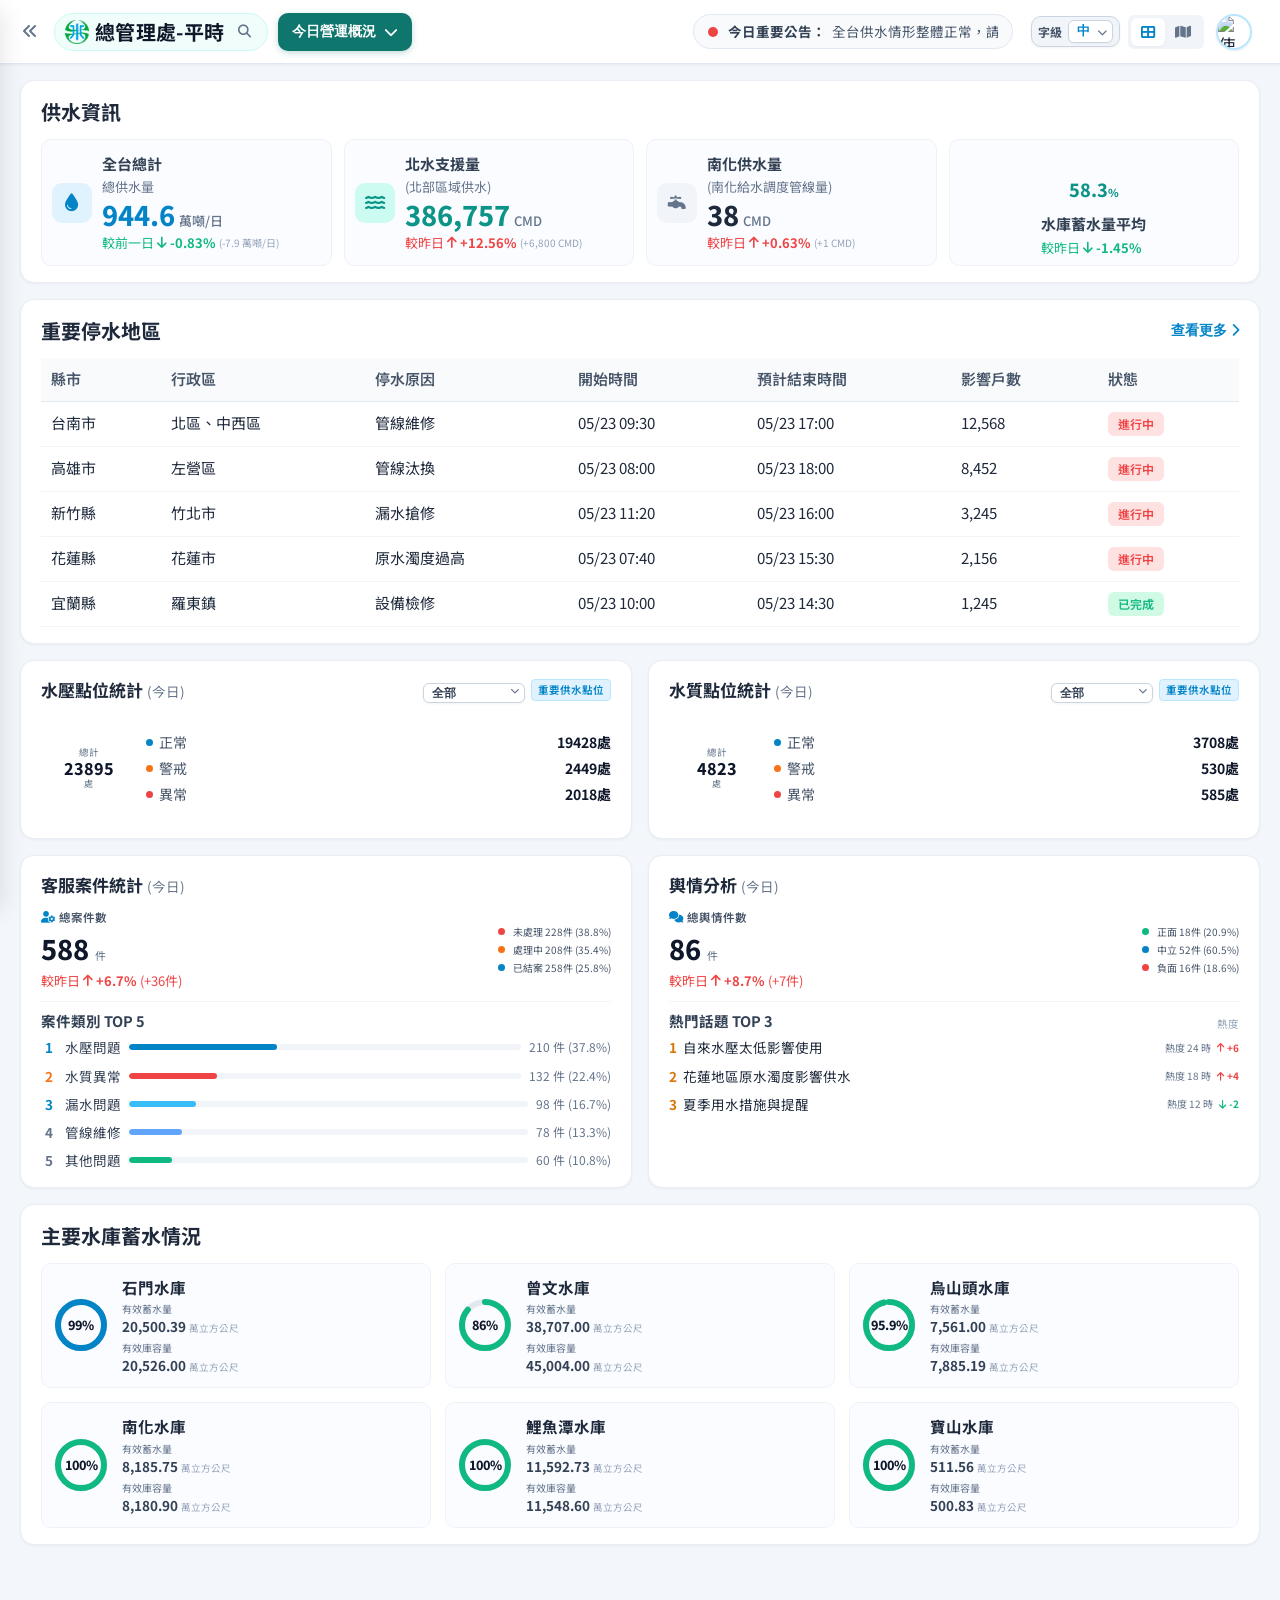
==== index.html @ f6acbb18 "Fix: 加寬圖例框寬度（全版 220px、窄版 175px）並加入 white-space: nowrap 保護，徹底解決「蓄水量百分比圖例」與各圖例文字折行問題" ====
<!DOCTYPE html>
<html lang="zh-TW">
<head>
  <meta charset="UTF-8">
  <meta name="viewport" content="width=device-width, initial-scale=1.0">
  <title>智慧水網 - 總管理處營運資訊儀表板</title>
  <!-- Google Fonts & Font Awesome CDN -->
  <link rel="preconnect" href="https://fonts.googleapis.com">
  <link rel="preconnect" href="https://fonts.gstatic.com" crossorigin>
  <link href="https://fonts.googleapis.com/css2?family=Noto+Sans+TC:wght@400;500;700;900&display=swap" rel="stylesheet">
  <link rel="stylesheet" href="https://cdnjs.cloudflare.com/ajax/libs/font-awesome/6.4.0/css/all.min.css">
  <!-- Chart.js CDN -->
  <script src="https://cdn.jsdelivr.net/npm/chart.js"></script>
  <!-- 基礎共用與專屬樣式表 -->
  <link rel="stylesheet" href="css/common.css?v=1788253777">
  <link rel="stylesheet" href="css/dashboard.css?v=1788253777">
</head>
<body class="layout-dashboard font-md">

  <!-- ========================================================================= -->
  <!-- 側邊欄抽屜 (Sidebar Drawer) -->
  <!-- ========================================================================= -->
  <aside id="sidebarDrawer" class="sidebar-drawer" aria-label="系統導航">
    <div class="sidebar-header">
      <div class="logo-box">
        <img src="logo/Taiwan_Water_Corporation_Seal.svg.webp" alt="台水標誌" class="sidebar-logo-img">
        <span>應變事件情資</span>
      </div>
      <button id="closeSidebarBtn" class="btn-icon" title="關閉選單">
        <i class="fa-solid fa-xmark"></i>
      </button>
    </div>
    <nav class="sidebar-menu">
      <a href="index.html" class="menu-item active">
        <i class="fa-solid fa-triangle-exclamation"></i>
        <span>災情事件彙總</span>
      </a>
      <a href="#" class="menu-item">
        <i class="fa-solid fa-hurricane"></i>
        <span>颱風路徑動態圖</span>
      </a>
      <a href="#" class="menu-item">
        <i class="fa-solid fa-cloud-showers-heavy"></i>
        <span>雨量資訊</span>
      </a>
      <a href="#" class="menu-item">
        <i class="fa-solid fa-house-flood-water"></i>
        <span>海水警戒</span>
      </a>
      <a href="#" class="menu-item">
        <i class="fa-solid fa-cloud-bolt"></i>
        <span>降雨預報</span>
      </a>
      <a href="#" class="menu-item">
        <i class="fa-solid fa-hill-rockslide"></i>
        <span>土石流警戒</span>
      </a>
      
      <!-- 外部情資 (點擊展開下拉子選單) -->
      <div class="sidebar-dropdown">
        <button type="button" class="menu-item dropdown-toggle" id="sidebarExternalToggle" aria-expanded="false">
          <i class="fa-solid fa-globe"></i>
          <span>外部情資</span>
          <i class="fa-solid fa-caret-down dropdown-arrow"></i>
        </button>
        <div class="sidebar-submenu" id="sidebarExternalSubmenu">
          <a href="#" class="submenu-item"><i class="fa-solid fa-cloud-sun"></i> <span>氣象署氣象情資</span></a>
          <a href="#" class="submenu-item"><i class="fa-solid fa-bell"></i> <span>NCDR 災防情資</span></a>
          <a href="#" class="submenu-item"><i class="fa-solid fa-water"></i> <span>水利署水情資訊</span></a>
          <a href="#" class="submenu-item"><i class="fa-solid fa-bolt"></i> <span>台電電力狀況</span></a>
          <a href="#" class="submenu-item"><i class="fa-solid fa-road"></i> <span>公路局災阻情資</span></a>
        </div>
      </div>
    </nav>
  </aside>
  <div id="sidebarOverlay" class="sidebar-overlay"></div>

  <!-- ========================================================================= -->
  <!-- 主版面容器 (App Layout) -->
  <!-- ========================================================================= -->
  <div class="app-layout">
    
    <!-- 頂部導航列 (Header) -->
    <header class="main-header">
      <div class="header-left">
        <!-- 側邊欄展開切換鈕 -->
        <button id="openSidebarBtn" class="btn-icon header-toggle-btn" title="展開選單">
          <i class="fa-solid fa-angles-left"></i>
        </button>
        <!-- 機關單位 Logo 與標題 -->
        <div class="brand-title">
          <div class="brand-logo">
            <img src="logo/Taiwan_Water_Corporation_Seal.svg.webp" alt="台灣自來水公司標誌" class="brand-logo-img">
          </div>
          <span class="title-text" id="headerTitleText">總管理處-平時</span>
          <button id="globalSearchBtn" class="btn-icon search-trigger-btn" title="選擇應變事件">
            <i class="fa-solid fa-magnifying-glass"></i>
          </button>
        </div>

        <!-- 頂部主模組切換下拉選單 -->
        <div class="dropdown-wrapper">
          <button id="viewDropdownBtn" class="dropdown-btn primary-dropdown">
            <span id="currentViewText">今日營運概況</span>
            <i class="fa-solid fa-chevron-down"></i>
          </button>
          
          <!-- 選單容器 -->
          <div id="viewDropdownMenu" class="cascading-menu-wrapper">
            <ul class="cascading-menu-level1">
              <!-- 1. 今日營運概況 (首頁入口，當前啟用) -->
              <li class="menu-direct-item active" data-title="今日營運概況" onclick="location.href='index.html'">
                <span>今日營運概況</span>
              </li>

              <!-- 2. 供水營運概況 (保留子選單) -->
              <li class="menu-parent-item" data-parent="water-supply">
                <span>供水營運概況</span>
                <i class="fa-solid fa-caret-right"></i>
                
                <!-- 第二層：供水營運概況 子項目 -->
                <ul class="cascading-menu-level2">
                  <li class="menu-sub-item" onclick="location.href='supply-overview.html'">
                    <span class="sub-text">全台供水狀況總覽</span>
                    <i class="fa-regular fa-circle radio-icon"></i>
                  </li>
                  <li class="menu-sub-item" onclick="location.href='supply-overview.html#tab-dispatch'">
                    <span class="sub-text">跨區水源調度</span>
                    <i class="fa-regular fa-circle radio-icon"></i>
                  </li>
                  <li class="menu-sub-item" onclick="location.href='supply-overview.html#tab-reservoir'">
                    <span class="sub-text">水庫蓄水量</span>
                    <i class="fa-regular fa-circle radio-icon"></i>
                  </li>
                </ul>
              </li>

              <!-- 3. 客服進線狀況 (單一功能，點擊跳轉至客服進線分析) -->
              <li class="menu-direct-item" data-title="客服進線狀況" onclick="location.href='customer-service.html'">
                <span>客服進線狀況</span>
              </li>

              <!-- 4. 事件應變情資 (單一功能，無子選單) -->
              <li class="menu-direct-item" data-title="事件應變情資">
                <span>事件應變情資</span>
              </li>

              <!-- 5. 綜合案件分析 (單一功能，點擊跳轉至綜合案件分析) -->
              <li class="menu-direct-item" data-title="綜合案件分析" onclick="location.href='case-analysis.html'">
                <span>綜合案件分析</span>
              </li>
            </ul>
          </div>
        </div>
      </div>

      <!-- 中央公告跑馬燈 -->
      <div class="header-center">
        <div class="alert-badge">
          <span class="pulse-dot"></span>
        </div>
        <div class="announcement-content">
          <span class="announcement-label">今日重要公告：</span>
          <span class="announcement-text" id="announcementTicker">全台供水情形整體正常，請持續留意最新供水與氣象資訊。</span>
        </div>
      </div>

      <!-- 右側使用者與工具欄 (含字級調整功能) -->
      <div class="header-right">
        
        <!-- 字級調整控制器 (預設為中字級，支援寬版按鈕與 RWD 下拉式選取) -->
        <div class="font-size-controller" title="調整全站字級大小">
          <span class="fs-label">字級</span>
          <div class="fs-options">
            <button type="button" class="fs-btn" data-size="sm">小</button>
            <button type="button" class="fs-btn active" data-size="md">中</button>
            <button type="button" class="fs-btn" data-size="lg">大</button>
          </div>
          <div class="fs-select-wrap">
            <select id="fontSizeSelect" class="fs-select" aria-label="選擇字級大小">
              <option value="sm">小</option>
              <option value="md" selected>中</option>
              <option value="lg">大</option>
            </select>
            <i class="fa-solid fa-chevron-down fs-select-arrow"></i>
          </div>
        </div>

        <!-- 視圖切換快捷按鈕 -->
        <div class="view-switch-group">
          <button id="toggleDashboardView" class="btn-toggle active" title="切換至儀表板視圖">
            <i class="fa-solid fa-table-cells-large"></i>
          </button>
          <button id="toggleMapView" class="btn-toggle" title="切換至 GIS 空間圖台" onclick="location.href='supply-overview.html'">
            <i class="fa-solid fa-map"></i>
          </button>
        </div>

        <!-- 使用者資訊 (點擊展開登入浮動視窗) -->
        <div class="user-profile" id="userProfileBtn" title="點擊登入緊急應變戰情儀表板" role="button" tabindex="0">
          <div class="user-meta">
            <span class="user-role" id="headerUserRole">一般使用者</span>
            <span class="system-time" id="systemClock">2025/05/23 14:48</span>
          </div>
          <div class="avatar-box" id="userAvatarBtn">
            <img src="https://images.unsplash.com/photo-1534528741775-53994a69daeb?w=100&auto=format&fit=crop&q=80" alt="使用者頭像">
          </div>
        </div>
      </div>
    </header>

    <!-- ========================================================================= -->
    <!-- 主要內容區 (Dashboard View) -->
    <!-- ========================================================================= -->
    <main id="mainDashboardView" class="dashboard-container">
      
      <!-- 上半部：左欄 (供水 KPI + 停水表格) / 右欄 (水壓、水質、客服、輿情) 各佔 50% 對稱 -->
      <div class="dashboard-top-grid">
        
        <!-- 左側主監控區 (50%) -->
        <section class="left-main-column">
          
          <!-- 1. 供水資訊卡片 (KPI Block) -->
          <div class="card kpi-card">
            <div class="card-header-clean">
              <h2 class="card-title">供水資訊</h2>
            </div>
            <div class="kpi-grid">
              <!-- KPI 1: 全台總計 -->
              <div class="kpi-item">
                <div class="kpi-icon-wrap water-blue">
                  <i class="fa-solid fa-droplet"></i>
                </div>
                <div class="kpi-body">
                  <div class="kpi-label">全台總計</div>
                  <div class="kpi-sublabel">總供水量</div>
                  <div class="kpi-value-row">
                    <span class="kpi-number text-primary">944.6</span>
                    <span class="kpi-unit">萬噸/日</span>
                  </div>
                  <div class="kpi-trend trend-down">
                    <span>較前一日</span>
                    <i class="fa-solid fa-arrow-down"></i>
                    <strong>-0.83%</strong>
                    <span class="trend-delta">(-7.9 萬噸/日)</span>
                  </div>
                </div>
              </div>

              <!-- KPI 2: 北水支援量 -->
              <div class="kpi-item">
                <div class="kpi-icon-wrap water-teal">
                  <i class="fa-solid fa-water"></i>
                </div>
                <div class="kpi-body">
                  <div class="kpi-label">北水支援量</div>
                  <div class="kpi-sublabel">(北部區域供水)</div>
                  <div class="kpi-value-row">
                    <span class="kpi-number text-teal">386,757</span>
                    <span class="kpi-unit">CMD</span>
                  </div>
                  <div class="kpi-trend trend-up">
                    <span>較昨日</span>
                    <i class="fa-solid fa-arrow-up"></i>
                    <strong>+12.56%</strong>
                    <span class="trend-delta">(+6,800 CMD)</span>
                  </div>
                </div>
              </div>

              <!-- KPI 3: 南化供水量 -->
              <div class="kpi-item">
                <div class="kpi-icon-wrap water-gray">
                  <i class="fa-solid fa-faucet"></i>
                </div>
                <div class="kpi-body">
                  <div class="kpi-label">南化供水量</div>
                  <div class="kpi-sublabel">(南化給水調度管線量)</div>
                  <div class="kpi-value-row">
                    <span class="kpi-number text-dark">38</span>
                    <span class="kpi-unit">CMD</span>
                  </div>
                  <div class="kpi-trend trend-up-red">
                    <span>較昨日</span>
                    <i class="fa-solid fa-arrow-up"></i>
                    <strong>+0.63%</strong>
                    <span class="trend-delta">(+1 CMD)</span>
                  </div>
                </div>
              </div>

              <!-- KPI 4: 水庫蓄水量平均 (半環錶 Gauge) -->
              <div class="kpi-item gauge-item">
                <div class="gauge-chart-container">
                  <canvas id="reservoirGaugeChart" width="100" height="55"></canvas>
                  <div class="gauge-center-val">
                    <span class="gauge-num">58.3</span>
                    <span class="gauge-pct">%</span>
                  </div>
                </div>
                <div class="kpi-body text-center">
                  <div class="kpi-label">水庫蓄水量平均</div>
                  <div class="kpi-trend trend-down">
                    <span>較昨日</span>
                    <i class="fa-solid fa-arrow-down"></i>
                    <strong>-1.45%</strong>
                  </div>
                </div>
              </div>
            </div>
          </div>

          <!-- 2. 重要停水地區表格卡片 (Table Block) -->
          <div class="card table-card">
            <div class="card-header-bar">
              <h2 class="card-title">重要停水地區</h2>
              <button id="viewMoreOutageBtn" class="link-btn">
                查看更多 <i class="fa-solid fa-chevron-right"></i>
              </button>
            </div>
            <div class="table-responsive">
              <table class="custom-table" id="outageTable">
                <thead>
                  <tr>
                    <th>縣市</th>
                    <th>行政區</th>
                    <th>停水原因</th>
                    <th>開始時間</th>
                    <th>預計結束時間</th>
                    <th>影響戶數</th>
                    <th>狀態</th>
                  </tr>
                </thead>
                <tbody id="outageTableBody">
                  <tr>
                    <td>台南市</td>
                    <td>北區、中西區</td>
                    <td>管線維修</td>
                    <td>05/23 09:30</td>
                    <td>05/23 17:00</td>
                    <td>12,568</td>
                    <td><span class="status-badge badge-danger">進行中</span></td>
                  </tr>
                  <tr>
                    <td>高雄市</td>
                    <td>左營區</td>
                    <td>管線汰換</td>
                    <td>05/23 08:00</td>
                    <td>05/23 18:00</td>
                    <td>8,452</td>
                    <td><span class="status-badge badge-danger">進行中</span></td>
                  </tr>
                  <tr>
                    <td>新竹縣</td>
                    <td>竹北市</td>
                    <td>漏水搶修</td>
                    <td>05/23 11:20</td>
                    <td>05/23 16:00</td>
                    <td>3,245</td>
                    <td><span class="status-badge badge-danger">進行中</span></td>
                  </tr>
                  <tr>
                    <td>花蓮縣</td>
                    <td>花蓮市</td>
                    <td>原水濁度過高</td>
                    <td>05/23 07:40</td>
                    <td>05/23 15:30</td>
                    <td>2,156</td>
                    <td><span class="status-badge badge-danger">進行中</span></td>
                  </tr>
                  <tr>
                    <td>宜蘭縣</td>
                    <td>羅東鎮</td>
                    <td>設備檢修</td>
                    <td>05/23 10:00</td>
                    <td>05/23 14:30</td>
                    <td>1,245</td>
                    <td><span class="status-badge badge-success">已完成</span></td>
                  </tr>
                </tbody>
              </table>
            </div>
          </div>
        </section>

        <!-- 右側 2x2 統計監控區 (50%) -->
        <section class="right-stats-column">
          
          <!-- 統計 1: 水壓點位統計 -->
          <div class="card stat-card">
            <div class="card-header-bar">
              <h3 class="stat-card-title">水壓點位統計 <span class="sub-date">(今日)</span></h3>
              <div class="spot-filter-wrapper">
                <div class="select-box-styled">
                  <select class="mini-select" id="pressureFilterSelect">
                    <option value="all">全部</option>
                    <option value="key-spots">重要供水點位</option>
                    <option value="north">北部區</option>
                    <option value="central">中部區</option>
                    <option value="south">南部區</option>
                    <option value="east">東部區</option>
                  </select>
                  <i class="fa-solid fa-chevron-down select-arrow"></i>
                </div>
                <div class="quick-chip-label" id="pressureChipLabel">重要供水點位</div>
              </div>
            </div>
            <div class="donut-stat-row">
              <div class="donut-chart-box">
                <canvas id="pressureDonutChart"></canvas>
                <div class="donut-center-text">
                  <div class="donut-title">總計</div>
                  <div class="donut-total" id="pressureTotalVal">23895</div>
                  <div class="donut-unit">處</div>
                </div>
              </div>
              <div class="donut-legend-box">
                <div class="legend-row">
                  <span class="legend-dot dot-blue"></span>
                  <span class="legend-name">正常</span>
                  <span class="legend-val">19428處</span>
                </div>
                <div class="legend-row">
                  <span class="legend-dot dot-orange"></span>
                  <span class="legend-name">警戒</span>
                  <span class="legend-val">2449處</span>
                </div>
                <div class="legend-row">
                  <span class="legend-dot dot-red"></span>
                  <span class="legend-name">異常</span>
                  <span class="legend-val">2018處</span>
                </div>
              </div>
            </div>
          </div>

          <!-- 統計 2: 水質點位統計 -->
          <div class="card stat-card">
            <div class="card-header-bar">
              <h3 class="stat-card-title">水質點位統計 <span class="sub-date">(今日)</span></h3>
              <div class="spot-filter-wrapper">
                <div class="select-box-styled">
                  <select class="mini-select" id="waterQualityFilterSelect">
                    <option value="all">全部</option>
                    <option value="key-spots">重要供水點位</option>
                    <option value="north">北部區</option>
                    <option value="central">中部區</option>
                    <option value="south">南部區</option>
                    <option value="east">東部區</option>
                  </select>
                  <i class="fa-solid fa-chevron-down select-arrow"></i>
                </div>
                <div class="quick-chip-label" id="qualityChipLabel">重要供水點位</div>
              </div>
            </div>
            <div class="donut-stat-row">
              <div class="donut-chart-box">
                <canvas id="waterQualityDonutChart"></canvas>
                <div class="donut-center-text">
                  <div class="donut-title">總計</div>
                  <div class="donut-total" id="qualityTotalVal">4823</div>
                  <div class="donut-unit">處</div>
                </div>
              </div>
              <div class="donut-legend-box">
                <div class="legend-row">
                  <span class="legend-dot dot-blue"></span>
                  <span class="legend-name">正常</span>
                  <span class="legend-val">3708處</span>
                </div>
                <div class="legend-row">
                  <span class="legend-dot dot-orange"></span>
                  <span class="legend-name">警戒</span>
                  <span class="legend-val">530處</span>
                </div>
                <div class="legend-row">
                  <span class="legend-dot dot-red"></span>
                  <span class="legend-name">異常</span>
                  <span class="legend-val">585處</span>
                </div>
              </div>
            </div>
          </div>

          <!-- 統計 3: 客服案件統計 -->
          <div class="card stat-card customer-card">
            <div class="card-header-bar">
              <h3 class="stat-card-title">客服案件統計 <span class="sub-date">(今日)</span></h3>
            </div>
            <div class="customer-top-row">
              <div class="customer-stat-left">
                <div class="icon-label-row">
                  <i class="fa-solid fa-user-gear text-primary"></i>
                  <span>總案件數</span>
                </div>
                <div class="big-stat-val">
                  <span class="num">588</span>
                  <span class="unit">件</span>
                </div>
                <div class="kpi-trend trend-up-red">
                  <span>較昨日</span>
                  <i class="fa-solid fa-arrow-up"></i>
                  <strong>+6.7%</strong>
                  <span>(+36件)</span>
                </div>
              </div>

              <div class="customer-donut-box">
                <canvas id="customerCaseDonutChart"></canvas>
              </div>

              <div class="customer-case-legend">
                <div class="case-legend-item">
                  <span class="legend-dot dot-red"></span>
                  <span>未處理 228件 (38.8%)</span>
                </div>
                <div class="case-legend-item">
                  <span class="legend-dot dot-orange"></span>
                  <span>處理中 208件 (35.4%)</span>
                </div>
                <div class="case-legend-item">
                  <span class="legend-dot dot-blue"></span>
                  <span>已結案 258件 (25.8%)</span>
                </div>
              </div>
            </div>

            <!-- 案件類別 TOP 5 -->
            <div class="sub-section-divider"></div>
            <div class="top-list-block">
              <div class="list-block-title">案件類別 TOP 5</div>
              <div class="bar-progress-list">
                <div class="bar-item">
                  <span class="bar-rank rank-1">1</span>
                  <span class="bar-name">水壓問題</span>
                  <div class="progress-track">
                    <div class="progress-fill fill-blue" style="width: 37.8%;"></div>
                  </div>
                  <span class="bar-value">210 件 (37.8%)</span>
                </div>
                <div class="bar-item">
                  <span class="bar-rank rank-2">2</span>
                  <span class="bar-name">水質異常</span>
                  <div class="progress-track">
                    <div class="progress-fill fill-orange" style="width: 22.4%;"></div>
                  </div>
                  <span class="bar-value">132 件 (22.4%)</span>
                </div>
                <div class="bar-item">
                  <span class="bar-rank rank-3">3</span>
                  <span class="bar-name">漏水問題</span>
                  <div class="progress-track">
                    <div class="progress-fill fill-blue-light" style="width: 16.7%;"></div>
                  </div>
                  <span class="bar-value">98 件 (16.7%)</span>
                </div>
                <div class="bar-item">
                  <span class="bar-rank">4</span>
                  <span class="bar-name">管線維修</span>
                  <div class="progress-track">
                    <div class="progress-fill fill-blue-soft" style="width: 13.3%;"></div>
                  </div>
                  <span class="bar-value">78 件 (13.3%)</span>
                </div>
                <div class="bar-item">
                  <span class="bar-rank">5</span>
                  <span class="bar-name">其他問題</span>
                  <div class="progress-track">
                    <div class="progress-fill fill-green" style="width: 10.8%;"></div>
                  </div>
                  <span class="bar-value">60 件 (10.8%)</span>
                </div>
              </div>
            </div>
          </div>

          <!-- 統計 4: 輿情分析 -->
          <div class="card stat-card sentiment-card">
            <div class="card-header-bar">
              <h3 class="stat-card-title">輿情分析 <span class="sub-date">(今日)</span></h3>
            </div>
            <div class="customer-top-row">
              <div class="customer-stat-left">
                <div class="icon-label-row">
                  <i class="fa-solid fa-comments text-primary"></i>
                  <span>總輿情件數</span>
                </div>
                <div class="big-stat-val">
                  <span class="num">86</span>
                  <span class="unit">件</span>
                </div>
                <div class="kpi-trend trend-up-red">
                  <span>較昨日</span>
                  <i class="fa-solid fa-arrow-up"></i>
                  <strong>+8.7%</strong>
                  <span>(+7件)</span>
                </div>
              </div>

              <div class="customer-donut-box">
                <canvas id="sentimentDonutChart"></canvas>
              </div>

              <div class="customer-case-legend">
                <div class="case-legend-item">
                  <span class="legend-dot dot-green"></span>
                  <span>正面 18件 (20.9%)</span>
                </div>
                <div class="case-legend-item">
                  <span class="legend-dot dot-blue"></span>
                  <span>中立 52件 (60.5%)</span>
                </div>
                <div class="case-legend-item">
                  <span class="legend-dot dot-red"></span>
                  <span>負面 16件 (18.6%)</span>
                </div>
              </div>
            </div>

            <!-- 熱門話題 TOP 3 -->
            <div class="sub-section-divider"></div>
            <div class="top-list-block">
              <div class="topic-header-row">
                <div class="list-block-title">熱門話題 TOP 3</div>
                <div class="topic-heat-head">熱度</div>
              </div>
              <div class="topic-list">
                <div class="topic-item">
                  <div class="topic-rank-title">
                    <span class="topic-rank rank-gold">1</span>
                    <span class="topic-text" title="自來水壓太低影響使用">自來水壓太低影響使用</span>
                  </div>
                  <div class="topic-meta">
                    <span class="heat-time">熱度 24 時</span>
                    <span class="trend-indicator trend-up"><i class="fa-solid fa-arrow-up"></i> +6</span>
                  </div>
                </div>
                <div class="topic-item">
                  <div class="topic-rank-title">
                    <span class="topic-rank rank-gold">2</span>
                    <span class="topic-text" title="花蓮地區原水濁度影響供水">花蓮地區原水濁度影響供水</span>
                  </div>
                  <div class="topic-meta">
                    <span class="heat-time">熱度 18 時</span>
                    <span class="trend-indicator trend-up"><i class="fa-solid fa-arrow-up"></i> +4</span>
                  </div>
                </div>
                <div class="topic-item">
                  <div class="topic-rank-title">
                    <span class="topic-rank rank-gold">3</span>
                    <span class="topic-text" title="夏季用水措施與提醒">夏季用水措施與提醒</span>
                  </div>
                  <div class="topic-meta">
                    <span class="heat-time">熱度 12 時</span>
                    <span class="trend-indicator trend-down-green"><i class="fa-solid fa-arrow-down"></i> -2</span>
                  </div>
                </div>
              </div>
            </div>
          </div>
        </section>
      </div>

      <!-- ========================================================================= -->
      <!-- 底部全幅：主要水庫蓄水情況 -->
      <!-- ========================================================================= -->
      <div class="dashboard-bottom-row">
        <div class="card reservoir-card">
          <div class="card-header-clean">
            <h2 class="card-title">主要水庫蓄水情況</h2>
          </div>
          <div class="reservoir-grid">
            <!-- 水庫 1: 石門水庫 -->
            <div class="reservoir-item">
              <div class="circle-progress-box">
                <svg class="progress-ring" width="58" height="58">
                  <circle class="ring-bg" cx="29" cy="29" r="23"></circle>
                  <circle class="ring-fill ring-blue" cx="29" cy="29" r="23" stroke-dasharray="144.51" stroke-dashoffset="1.45"></circle>
                </svg>
                <div class="ring-center-val">99%</div>
              </div>
              <div class="reservoir-info">
                <div class="reservoir-name">石門水庫</div>
                <div class="reservoir-stat-row">
                  <span class="stat-label">有效蓄水量</span>
                  <span class="stat-num">20,500.39 <span class="unit">萬立方公尺</span></span>
                </div>
                <div class="reservoir-stat-row sub-row">
                  <span class="stat-label">有效庫容量</span>
                  <span class="stat-num">20,526.00 <span class="unit">萬立方公尺</span></span>
                </div>
              </div>
            </div>

            <!-- 水庫 2: 曾文水庫 -->
            <div class="reservoir-item">
              <div class="circle-progress-box">
                <svg class="progress-ring" width="58" height="58">
                  <circle class="ring-bg" cx="29" cy="29" r="23"></circle>
                  <circle class="ring-fill ring-green" cx="29" cy="29" r="23" stroke-dasharray="144.51" stroke-dashoffset="20.23"></circle>
                </svg>
                <div class="ring-center-val">86%</div>
              </div>
              <div class="reservoir-info">
                <div class="reservoir-name">曾文水庫</div>
                <div class="reservoir-stat-row">
                  <span class="stat-label">有效蓄水量</span>
                  <span class="stat-num">38,707.00 <span class="unit">萬立方公尺</span></span>
                </div>
                <div class="reservoir-stat-row sub-row">
                  <span class="stat-label">有效庫容量</span>
                  <span class="stat-num">45,004.00 <span class="unit">萬立方公尺</span></span>
                </div>
              </div>
            </div>

            <!-- 水庫 3: 烏山頭水庫 -->
            <div class="reservoir-item">
              <div class="circle-progress-box">
                <svg class="progress-ring" width="58" height="58">
                  <circle class="ring-bg" cx="29" cy="29" r="23"></circle>
                  <circle class="ring-fill ring-green" cx="29" cy="29" r="23" stroke-dasharray="144.51" stroke-dashoffset="5.92"></circle>
                </svg>
                <div class="ring-center-val">95.9%</div>
              </div>
              <div class="reservoir-info">
                <div class="reservoir-name">烏山頭水庫</div>
                <div class="reservoir-stat-row">
                  <span class="stat-label">有效蓄水量</span>
                  <span class="stat-num">7,561.00 <span class="unit">萬立方公尺</span></span>
                </div>
                <div class="reservoir-stat-row sub-row">
                  <span class="stat-label">有效庫容量</span>
                  <span class="stat-num">7,885.19 <span class="unit">萬立方公尺</span></span>
                </div>
              </div>
            </div>

            <!-- 水庫 4: 南化水庫 -->
            <div class="reservoir-item">
              <div class="circle-progress-box">
                <svg class="progress-ring" width="58" height="58">
                  <circle class="ring-bg" cx="29" cy="29" r="23"></circle>
                  <circle class="ring-fill ring-green" cx="29" cy="29" r="23" stroke-dasharray="144.51" stroke-dashoffset="0"></circle>
                </svg>
                <div class="ring-center-val">100%</div>
              </div>
              <div class="reservoir-info">
                <div class="reservoir-name">南化水庫</div>
                <div class="reservoir-stat-row">
                  <span class="stat-label">有效蓄水量</span>
                  <span class="stat-num">8,185.75 <span class="unit">萬立方公尺</span></span>
                </div>
                <div class="reservoir-stat-row sub-row">
                  <span class="stat-label">有效庫容量</span>
                  <span class="stat-num">8,180.90 <span class="unit">萬立方公尺</span></span>
                </div>
              </div>
            </div>

            <!-- 水庫 5: 鯉魚潭水庫 -->
            <div class="reservoir-item">
              <div class="circle-progress-box">
                <svg class="progress-ring" width="58" height="58">
                  <circle class="ring-bg" cx="29" cy="29" r="23"></circle>
                  <circle class="ring-fill ring-green" cx="29" cy="29" r="23" stroke-dasharray="144.51" stroke-dashoffset="0"></circle>
                </svg>
                <div class="ring-center-val">100%</div>
              </div>
              <div class="reservoir-info">
                <div class="reservoir-name">鯉魚潭水庫</div>
                <div class="reservoir-stat-row">
                  <span class="stat-label">有效蓄水量</span>
                  <span class="stat-num">11,592.73 <span class="unit">萬立方公尺</span></span>
                </div>
                <div class="reservoir-stat-row sub-row">
                  <span class="stat-label">有效庫容量</span>
                  <span class="stat-num">11,548.60 <span class="unit">萬立方公尺</span></span>
                </div>
              </div>
            </div>

            <!-- 水庫 6: 寶山水庫 -->
            <div class="reservoir-item">
              <div class="circle-progress-box">
                <svg class="progress-ring" width="58" height="58">
                  <circle class="ring-bg" cx="29" cy="29" r="23"></circle>
                  <circle class="ring-fill ring-green" cx="29" cy="29" r="23" stroke-dasharray="144.51" stroke-dashoffset="0"></circle>
                </svg>
                <div class="ring-center-val">100%</div>
              </div>
              <div class="reservoir-info">
                <div class="reservoir-name">寶山水庫</div>
                <div class="reservoir-stat-row">
                  <span class="stat-label">有效蓄水量</span>
                  <span class="stat-num">511.56 <span class="unit">萬立方公尺</span></span>
                </div>
                <div class="reservoir-stat-row sub-row">
                  <span class="stat-label">有效庫容量</span>
                  <span class="stat-num">500.83 <span class="unit">萬立方公尺</span></span>
                </div>
              </div>
            </div>
          </div>
        </div>
      </div>
    </main>
  </div>

    <!-- 緊急應變戰情儀表板 登入浮動視窗 (淺藍風格) -->
    <div id="loginModal" class="modal-overlay login-modal-overlay" aria-hidden="true">
      <div class="login-modal-box" role="dialog" aria-modal="true" aria-labelledby="loginSystemTitle">
        <!-- 頂部標頭 -->
        <div class="login-modal-header">
          <div class="login-brand-group">
            <img src="logo/Taiwan_Water_Corporation_Seal.svg.webp" alt="台灣自來水公司標誌" class="login-logo-img">
            <div class="login-brand-text">
              <span class="company-zh">台灣自來水公司</span>
              <span class="company-en">TAIWAN WATER CORPORATION</span>
            </div>
          </div>
          <h2 class="login-system-title" id="loginSystemTitle">緊急應變戰情儀表板</h2>
          <button id="closeLoginModalBtn" class="login-close-btn" type="button" title="關閉視窗">
            <i class="fa-solid fa-xmark"></i>
          </button>
        </div>

        <div class="login-modal-divider"></div>

        <!-- 單位切換頁籤 -->
        <div class="login-tabs">
          <button type="button" class="login-tab-btn active" data-unit="hq">總管理處</button>
          <button type="button" class="login-tab-btn" data-unit="branch">區管理處</button>
        </div>

        <!-- 登入表單 -->
        <form class="login-form" id="loginForm" onsubmit="event.preventDefault();">
          <!-- 登入方式 -->
          <div class="login-form-group">
            <label class="login-form-label" for="loginMethodSelect">登入方式</label>
            <div class="login-select-wrapper">
              <select id="loginMethodSelect" class="login-form-select">
                <option value="local">本機登入</option>
                <option value="sso">公務 SSO 單一簽入</option>
                <option value="ad">AD 網域驗證</option>
              </select>
              <i class="fa-solid fa-chevron-down select-arrow-icon"></i>
            </div>
          </div>

          <!-- 管理單位 (區管理處專屬欄位) -->
          <div class="login-form-group branch-only-field" id="branchUnitGroup" style="display: none;">
            <label class="login-form-label" for="loginBranchUnitSelect">管理單位</label>
            <div class="login-select-wrapper">
              <select id="loginBranchUnitSelect" class="login-form-select">
                <option value="">請選擇管理單位</option>
                <option value="1">第一區管理處 (基隆、新北)</option>
                <option value="2">第二區管理處 (桃園、新北)</option>
                <option value="3">第三區管理處 (新竹、苗栗)</option>
                <option value="4">第四區管理處 (台中、南投)</option>
                <option value="5">第五區管理處 (嘉義、雲林)</option>
                <option value="6">第六區管理處 (台南)</option>
                <option value="7">第七區管理處 (高雄、澎湖)</option>
                <option value="8">第八區管理處 (宜蘭)</option>
                <option value="9">第九區管理處 (花蓮)</option>
                <option value="10">第十區管理處 (台東)</option>
                <option value="11">第十一區管理處 (彰化)</option>
                <option value="12">第十二區管理處 (新北)</option>
              </select>
              <i class="fa-solid fa-chevron-down select-arrow-icon"></i>
            </div>
          </div>

          <!-- 地區 (區管理處專屬欄位) -->
          <div class="login-form-group branch-only-field" id="branchRegionGroup" style="display: none;">
            <label class="login-form-label" for="loginBranchRegionSelect">地區</label>
            <div class="login-select-wrapper">
              <select id="loginBranchRegionSelect" class="login-form-select">
                <option value="">請選擇地區</option>
                <option value="reg-all">全部轄區</option>
                <option value="reg-1">基隆服務所 / 汐止營運所</option>
                <option value="reg-2">桃園服務所 / 中壢服務所</option>
                <option value="reg-3">新竹服務所 / 竹東營運所</option>
                <option value="reg-4">台中服務所 / 豐原給水廠</option>
                <option value="reg-5">嘉義服務所 / 斗六營運所</option>
                <option value="reg-6">台南服務所 / 新營營運所</option>
                <option value="reg-7">高雄給水廠 / 楠梓服務所</option>
              </select>
              <i class="fa-solid fa-chevron-down select-arrow-icon"></i>
            </div>
          </div>

          <!-- 帳號 -->
          <div class="login-form-group">
            <label class="login-form-label" for="loginUsername">帳號</label>
            <input type="text" id="loginUsername" class="login-form-input" placeholder="請輸入帳號" autocomplete="username">
          </div>

          <!-- 密碼 -->
          <div class="login-form-group">
            <label class="login-form-label" for="loginPassword">密碼</label>
            <input type="password" id="loginPassword" class="login-form-input" placeholder="請輸入密碼" autocomplete="current-password">
          </div>

          <!-- 驗證碼 -->
          <div class="login-form-group">
            <label class="login-form-label" for="loginCaptcha">驗證碼</label>
            <div class="captcha-input-row">
              <input type="text" id="loginCaptcha" class="login-form-input captcha-input-field" placeholder="驗證碼" maxlength="5">
              <div class="captcha-display-box" id="captchaDisplayBox" title="點擊刷新驗證碼">
                <span class="captcha-code-text" id="captchaCodeText">95172</span>
              </div>
              <button type="button" id="refreshCaptchaBtn" class="captcha-refresh-btn" title="重新產生驗證碼">
                <i class="fa-solid fa-arrows-rotate"></i>
              </button>
            </div>
          </div>

          <!-- 登入按鈕 -->
          <div class="login-action-group">
            <button type="submit" id="submitLoginBtn" class="btn-login-submit">登入</button>
          </div>
        </form>
      </div>
    </div>

    <!-- 選擇應變事件 浮動視窗 (淺藍科技風格，參照登入視窗設計) -->
    <div id="eventSelectModal" class="modal-overlay event-modal-overlay" aria-hidden="true">
      <div class="event-modal-box" role="dialog" aria-modal="true" aria-labelledby="eventModalTitle">
        <!-- 頂部標頭 -->
        <div class="event-modal-header">
          <div class="event-brand-group">
            <img src="logo/Taiwan_Water_Corporation_Seal.svg.webp" alt="台灣自來水公司標誌" class="event-logo-img">
            <div class="event-brand-text">
              <span class="company-zh">台灣自來水公司</span>
              <span class="company-en">TAIWAN WATER CORPORATION</span>
            </div>
          </div>
          <h2 class="event-system-title" id="eventModalTitle">請選擇應變事件</h2>
          <button id="closeEventModalBtn" class="event-close-btn" type="button" title="關閉視窗">
            <i class="fa-solid fa-xmark"></i>
          </button>
        </div>

        <div class="event-modal-divider"></div>

        <!-- 開設狀態切換頁籤 (開設中 / 已撤除) -->
        <div class="event-tabs">
          <button type="button" class="event-tab-btn active" data-status="active">開設中事件</button>
          <button type="button" class="event-tab-btn" data-status="closed">已撤除事件</button>
        </div>

        <!-- 事件選擇表單區 -->
        <div class="event-form-group">
          <div class="event-label-row">
            <label class="event-form-label" for="incidentSelectDropdown">應變事件清單</label>
            <button type="button" id="refreshEventListBtn" class="btn-event-refresh" title="重新整理事件清單">
              <i class="fa-solid fa-arrows-rotate"></i> 更新
            </button>
          </div>
          <div class="event-select-wrapper">
            <select id="incidentSelectDropdown" class="event-form-select">
              <option value="農業部萬里溪堰塞湖-災害緊急應變小組">農業部萬里溪堰塞湖-災害緊急應變小組</option>
              <option value="0831豪雨">0831豪雨</option>
              <option value="山陀兒颱風應變專案">山陀兒颱風應變專案</option>
              <option value="南部地區水情乾旱專案應變小組">南部地區水情乾旱專案應變小組</option>
            </select>
            <i class="fa-solid fa-chevron-down select-arrow-icon"></i>
          </div>
        </div>

        <!-- 確定切換按鈕 (居中水藍按鈕) -->
        <div class="event-action-group">
          <button type="button" id="confirmEventSwitchBtn" class="btn-event-submit">確定切換</button>
        </div>
      </div>
    </div>

    <!-- 停水清冊 Modal -->
    <div id="outageModal" class="modal-overlay">
      <div class="modal-container">
        <div class="modal-header">
          <div class="modal-title"><i class="fa-solid fa-triangle-exclamation text-danger"></i> 重要停水地區清冊</div>
          <button id="closeOutageModalBtn" class="btn-icon"><i class="fa-solid fa-xmark"></i></button>
        </div>
        <div class="modal-body">
          <p>停水詳細資料載入完成。</p>
        </div>
      </div>
    </div>

  <!-- 邏輯腳本載入 -->
  <script src="js/main.js?v=1788253777"></script>
</body>
</html>
---- css/common.css ----
/* ==========================================================================
   智慧水網營運資訊儀表板 - 基礎共用核心樣式表 (css/common.css)
   ========================================================================== */

/* ==========================================================================
   智慧水網營運資訊儀表板 - 全域樣式與元件庫 (css/style.css)
   ========================================================================== */

/* 1. CSS 變數與 Reset 定義 */
:root {
  --primary-color: #0284c7;
  --primary-hover: #0369a1;
  --primary-light: #e0f2fe;
  --teal-color: #0d9488;
  --teal-dark: #0f766e;
  --teal-light: #ccfbf1;
  --menu-bg-dark: #3b566e;
  --menu-bg-sub: #486581;
  --success-color: #10b981;
  --success-light: #d1fae5;
  --warning-color: #f59e0b;
  --warning-light: #fef3c7;
  --danger-color: #ef4444;
  --danger-light: #fee2e2;
  --dark-text: #1e293b;
  --gray-text: #64748b;
  --light-gray: #f1f5f9;
  --border-color: #e2e8f0;
  --card-bg: #ffffff;
  --body-bg: #f3f6fa;
  --radius-sm: 6px;
  --radius-md: 10px;
  --radius-lg: 14px;
  --radius-full: 9999px;
  --shadow-sm: 0 1px 3px rgba(0, 0, 0, 0.05);
  --shadow-md: 0 4px 12px rgba(0, 0, 0, 0.06);
  --shadow-lg: 0 10px 25px rgba(0, 0, 0, 0.12);
  --transition-fast: all 0.2s ease;
}

* {
  margin: 0;
  padding: 0;
  box-sizing: border-box;
}

html {
  width: 100%;
  min-height: 100%;
  overflow-x: hidden;
  overflow-y: auto;
  scroll-behavior: smooth;
  -webkit-overflow-scrolling: touch;
}

.hide {
  display: none !important;
}

body {
  width: 100%;
  min-height: 100vh;
  margin: 0;
  padding: 0;
  font-family: 'Noto Sans TC', -apple-system, BlinkMacSystemFont, 'Segoe UI', Roboto, sans-serif;
  background-color: var(--body-bg);
  color: var(--dark-text);
  line-height: 1.5;
  -webkit-font-smoothing: antialiased;
  position: relative;
  transition: font-size 0.2s ease;
}


/* ==========================================================================
   全域字級大小階梯切換 (小 / 中[預設] / 大)
   原【中】改為【小】；原【大】改為【中】；依比例放大新【大】字級
   ========================================================================== */

/* 小（原中字級） */
body.font-sm {
  font-size: 14px;
}
body.font-sm .title-text { font-size: 16px; }
body.font-sm .card-title { font-size: 16px; }
body.font-sm .kpi-label { font-size: 12px; }
body.font-sm .kpi-sublabel { font-size: 10.5px; }
body.font-sm .kpi-number { font-size: 22px; }
body.font-sm .kpi-unit { font-size: 10px; }
body.font-sm .kpi-trend { font-size: 10.5px; }
body.font-sm .custom-table { font-size: 12px; }
body.font-sm .custom-table th, 
body.font-sm .custom-table td { padding: 7px 8px; }
body.font-sm .stat-card-title { font-size: 13.5px; }
body.font-sm .sub-date { font-size: 11px; }
body.font-sm .legend-row { font-size: 11.5px; }
body.font-sm .donut-total { font-size: 13.5px; }
body.font-sm .big-stat-val .num { font-size: 22px; }
body.font-sm .list-block-title { font-size: 12px; }
body.font-sm .bar-item { font-size: 11px; }
body.font-sm .bar-value { font-size: 10px; }
body.font-sm .topic-item { font-size: 11px; }
body.font-sm .reservoir-name { font-size: 13px; }
body.font-sm .reservoir-stat-row .stat-num { font-size: 11px; }

/* 中（原大字級，目前全站標準預設值） */
body.font-md, body {
  font-size: 17.5px;
}
body .title-text,
body.font-md .title-text { font-size: 20px; }
body .card-title,
body.font-md .card-title { font-size: 20px; }
body .kpi-label,
body.font-md .kpi-label { font-size: 15px; }
body .kpi-sublabel,
body.font-md .kpi-sublabel { font-size: 13px; }
body .kpi-number,
body.font-md .kpi-number { font-size: 27px; }
body .kpi-unit,
body.font-md .kpi-unit { font-size: 13px; }
body .kpi-trend,
body.font-md .kpi-trend { font-size: 13px; }
body .custom-table,
body.font-md .custom-table { font-size: 15px; }
body .custom-table th, 
body .custom-table td,
body.font-md .custom-table th, 
body.font-md .custom-table td { padding: 10px 10px; }
body .stat-card-title,
body.font-md .stat-card-title { font-size: 17px; }
body .sub-date,
body.font-md .sub-date { font-size: 13.5px; }
body .legend-row,
body.font-md .legend-row { font-size: 14px; }
body .donut-total,
body.font-md .donut-total { font-size: 16px; }
body .big-stat-val .num,
body.font-md .big-stat-val .num { font-size: 27px; }
body .list-block-title,
body.font-md .list-block-title { font-size: 14.5px; }
body .bar-item,
body.font-md .bar-item { font-size: 13.5px; }
body .bar-value,
body.font-md .bar-value { font-size: 12px; }
body .topic-item,
body.font-md .topic-item { font-size: 13.5px; }
body .reservoir-name,
body.font-md .reservoir-name { font-size: 15.5px; }
body .reservoir-stat-row .stat-num,
body.font-md .reservoir-stat-row .stat-num { font-size: 13.5px; }

/* 大（依比例放大新字級，兼顧版面平衡） */
body.font-lg {
  font-size: 19.5px;
}
body.font-lg .title-text { font-size: 23px; }
body.font-lg .card-title { font-size: 23px; }
body.font-lg .kpi-label { font-size: 17.5px; }
body.font-lg .kpi-sublabel { font-size: 14.5px; }
body.font-lg .kpi-number { font-size: 31px; }
body.font-lg .kpi-unit { font-size: 14.5px; }
body.font-lg .kpi-trend { font-size: 14.5px; }
body.font-lg .custom-table { font-size: 17.5px; }
body.font-lg .custom-table th, 
body.font-lg .custom-table td { padding: 13px 13px; }
body.font-lg .stat-card-title { font-size: 19.5px; }
body.font-lg .sub-date { font-size: 15.5px; }
body.font-lg .legend-row { font-size: 16px; }
body.font-lg .donut-total { font-size: 18.5px; }
body.font-lg .big-stat-val .num { font-size: 31px; }
body.font-lg .list-block-title { font-size: 16.5px; }
body.font-lg .bar-item { font-size: 14.5px; }
body.font-lg .bar-value { font-size: 13.5px; }
body.font-lg .topic-item { font-size: 14.5px; }
body.font-lg .reservoir-name { font-size: 18px; }
body.font-lg .reservoir-stat-row .stat-num { font-size: 15px; }

.app-layout {
  width: 100%;
  min-height: 100vh;
  display: flex;
  flex-direction: column;
  flex: 1;
}

/* 3. Header 頂部導航列 */
.main-header {
  height: 64px;
  background: var(--card-bg);
  border-bottom: 1px solid var(--border-color);
  padding: 0 16px;
  display: flex;
  align-items: center;
  justify-content: space-between;
  position: sticky;
  top: 0;
  z-index: 100;
  box-shadow: var(--shadow-sm);
  gap: 12px;
  min-width: 0;
}

.header-left {
  display: flex;
  align-items: center;
  gap: 10px;
  flex: 1;
  min-width: 0;
  overflow: visible;
}

.header-toggle-btn {
  color: var(--primary-color);
  font-size: 16px;
  flex-shrink: 0;
}

.brand-title {
  display: inline-flex;
  align-items: center;
  gap: 6px;
  background: #f0fdfa;
  border: 1px solid #ccfbf1;
  padding: 6px 10px;
  border-radius: var(--radius-full);
  min-width: 0;
  max-width: 100%;
  flex-shrink: 1;
  overflow: hidden;
  height: 38px;
  box-sizing: border-box;
  cursor: pointer;
}

.brand-logo {
  display: flex;
  align-items: center;
  justify-content: center;
  flex-shrink: 0;
}

.brand-logo-img {
  width: 24px;
  height: 24px;
  object-fit: contain;
  display: block;
  flex-shrink: 0;
}

.sidebar-logo-img {
  width: 24px;
  height: 24px;
  object-fit: contain;
  display: block;
}

.title-text {
  font-weight: 700;
  font-size: 15px;
  color: #0f172a;
  letter-spacing: 0.3px;
  white-space: nowrap;
  overflow: hidden;
  text-overflow: ellipsis;
  min-width: 0;
  flex: 1;
}

.search-trigger-btn {
  color: #ef4444;
  font-size: 13px;
  cursor: pointer;
  flex-shrink: 0;
  margin-left: 2px;
}

/* 多層級二級串聯選單樣式 */
.dropdown-wrapper {
  position: relative;
  flex-shrink: 0 !important;
}

.primary-dropdown {
  background: #0f766e;
  color: #ffffff;
  border: none;
  padding: 7px 14px;
  border-radius: var(--radius-md);
  font-size: 14px;
  font-weight: 600;
  cursor: pointer;
  display: inline-flex;
  align-items: center;
  gap: 8px;
  transition: var(--transition-fast);
  box-shadow: 0 2px 6px rgba(15, 118, 110, 0.25);
  flex-shrink: 0;
  white-space: nowrap;
  height: 38px;
  box-sizing: border-box;
}

.primary-dropdown span {
  white-space: nowrap;
  flex-shrink: 0;
}

.primary-dropdown:hover {
  background: #115e59;
}

.cascading-menu-wrapper {
  display: none;
  position: absolute;
  top: calc(100% + 8px);
  left: 0;
  z-index: 150;
  animation: fadeInDown 0.2s ease;
}

.cascading-menu-wrapper.show {
  display: block;
}

@keyframes fadeInDown {
  from { opacity: 0; transform: translateY(-6px); }
  to { opacity: 1; transform: translateY(0); }
}

.cascading-menu-level1 {
  list-style: none;
  background: var(--menu-bg-dark);
  border-radius: var(--radius-md);
  box-shadow: var(--shadow-lg);
  width: 170px;
  padding: 6px 0;
  position: relative;
}

/* 具備子選單的項目 (供水營運概況) */
.menu-parent-item {
  position: relative;
  padding: 10px 14px;
  color: #f1f5f9;
  font-size: 14px;
  font-weight: 500;
  cursor: pointer;
  display: flex;
  align-items: center;
  justify-content: space-between;
  transition: var(--transition-fast);
}

.menu-parent-item i.fa-caret-right {
  font-size: 12px;
  color: #94a3b8;
  transition: transform 0.2s;
}

.menu-parent-item:hover,
.menu-parent-item.active {
  background: #203a4f;
  color: #ffffff;
}

.menu-parent-item:hover i.fa-caret-right,
.menu-parent-item.active i.fa-caret-right {
  color: #38bdf8;
  transform: translateX(2px);
}

/* 單一直接功能項目 */
.menu-direct-item {
  padding: 10px 14px;
  color: #f1f5f9;
  font-size: 14px;
  font-weight: 500;
  cursor: pointer;
  display: flex;
  align-items: center;
  transition: var(--transition-fast);
}

.menu-direct-item:hover,
.menu-direct-item.active {
  background: #203a4f;
  color: #ffffff;
}

/* 第二層子選單 */
.cascading-menu-level2 {
  display: none;
  list-style: none;
  position: absolute;
  top: 0;
  left: 100%;
  width: 180px;
  background: var(--menu-bg-sub);
  border-radius: var(--radius-md);
  box-shadow: var(--shadow-lg);
  padding: 6px 0;
  margin-left: 4px;
}

.menu-parent-item:hover .cascading-menu-level2,
.menu-parent-item.open .cascading-menu-level2,
.menu-parent-item.active .cascading-menu-level2 {
  display: block;
}

.menu-sub-item {
  padding: 9px 14px;
  color: #f1f5f9;
  font-size: 13.5px;
  cursor: pointer;
  display: flex;
  align-items: center;
  justify-content: space-between;
  transition: var(--transition-fast);
}

.menu-sub-item .sub-text {
  flex: 1;
}

.menu-sub-item .radio-icon {
  font-size: 13px;
  color: #94a3b8;
}

.menu-sub-item:hover {
  background: #334e68;
  color: #ffffff;
}

.menu-sub-item.active {
  background: #243b53;
  color: #ffffff;
  font-weight: 700;
}

.menu-sub-item.active .radio-icon {
  color: #38bdf8;
}

/* Header 公告區 */
.header-center {
  flex: 1;
  max-width: 650px;
  margin: 0 20px;
  background: #f8fafc;
  border: 1px solid #e2e8f0;
  padding: 6px 14px;
  border-radius: var(--radius-full);
  display: flex;
  align-items: center;
  gap: 10px;
}

.alert-badge {
  display: flex;
  align-items: center;
  justify-content: center;
}

.pulse-dot {
  width: 10px;
  height: 10px;
  background-color: var(--danger-color);
  border-radius: 50%;
  box-shadow: 0 0 0 0 rgba(239, 68, 68, 0.7);
  animation: pulseAnimation 1.6s infinite;
}

@keyframes pulseAnimation {
  0% { transform: scale(0.95); box-shadow: 0 0 0 0 rgba(239, 68, 68, 0.7); }
  70% { transform: scale(1); box-shadow: 0 0 0 8px rgba(239, 68, 68, 0); }
  100% { transform: scale(0.95); box-shadow: 0 0 0 0 rgba(239, 68, 68, 0); }
}

.announcement-content {
  display: flex;
  align-items: center;
  gap: 6px;
  font-size: 13.5px;
  white-space: nowrap;
  overflow: hidden;
  text-overflow: ellipsis;
}

.announcement-label {
  color: #334155;
  font-weight: 700;
}

.announcement-text {
  color: #475569;
}

/* Header 右側 */
.header-right {
  display: flex;
  align-items: center;
  gap: 12px;
  flex-shrink: 0;
  padding-right: 8px;
}

/* 右上角字級調整控制器 (淺色系質感樣式) */
.font-size-controller {
  display: flex;
  align-items: center;
  gap: 6px;
  background: #f1f5f9;
  border: 1px solid #cbd5e1;
  padding: 3px 8px;
  border-radius: var(--radius-md);
  box-shadow: var(--shadow-sm);
}

.fs-label {
  font-size: 12px;
  font-weight: 700;
  color: #475569;
  user-select: none;
  margin-right: 2px;
}

.fs-options {
  display: flex;
  align-items: center;
  gap: 3px;
}

.fs-btn {
  border: 1px solid transparent;
  background: transparent;
  color: #64748b;
  font-size: 12px;
  font-weight: 600;
  padding: 3px 8px;
  border-radius: var(--radius-sm);
  cursor: pointer;
  transition: var(--transition-fast);
  line-height: 1.2;
}

.fs-btn:hover {
  color: #0f172a;
  background: #e2e8f0;
}

.fs-btn.active {
  background: #ffffff;
  color: var(--primary-color);
  font-weight: 700;
  border-color: #cbd5e1;
  box-shadow: 0 1px 3px rgba(0, 0, 0, 0.08);
}

/* 字級下拉選單封裝 (預設在寬螢幕隱藏，RWD 斷點自動切換) */
.fs-select-wrap {
  display: none;
  position: relative;
  align-items: center;
}

.fs-select {
  appearance: none;
  -webkit-appearance: none;
  -moz-appearance: none;
  background: #ffffff;
  border: 1px solid #cbd5e1;
  border-radius: var(--radius-sm);
  color: var(--primary-color);
  font-size: 12.5px;
  font-weight: 700;
  padding: 3px 22px 3px 8px;
  cursor: pointer;
  outline: none;
  transition: var(--transition-fast);
  line-height: 1.2;
  box-shadow: 0 1px 2px rgba(0, 0, 0, 0.04);
}

.fs-select:hover {
  border-color: #94a3b8;
}

.fs-select:focus {
  border-color: var(--primary-color);
  box-shadow: 0 0 0 2px rgba(2, 132, 199, 0.2);
}

.fs-select-arrow {
  position: absolute;
  right: 6px;
  font-size: 10px;
  color: #64748b;
  pointer-events: none;
}

.view-switch-group {
  display: flex;
  background: var(--light-gray);
  padding: 3px;
  border-radius: var(--radius-sm);
}

.btn-toggle {
  border: none;
  background: transparent;
  padding: 6px 10px;
  border-radius: var(--radius-sm);
  color: var(--gray-text);
  cursor: pointer;
  font-size: 14px;
  transition: var(--transition-fast);
}

.btn-toggle.active {
  background: #ffffff;
  color: var(--primary-color);
  box-shadow: var(--shadow-sm);
}

.user-profile {
  display: flex;
  align-items: center;
  gap: 10px;
  cursor: pointer;
  padding: 4px 8px;
  border-radius: var(--radius-full);
  transition: var(--transition-fast);
  user-select: none;
}

.user-profile:hover {
  background: #f1f5f9;
}

.user-profile:focus-visible {
  outline: 2px solid var(--primary-color);
}

.user-meta {
  display: flex;
  flex-direction: column;
  align-items: flex-end;
}

.user-role {
  font-size: 12.5px;
  font-weight: 700;
  color: #0369a1;
  transition: color 0.2s ease;
}

.user-profile:hover .user-role {
  color: var(--primary-hover);
}

.system-time {
  font-size: 11.5px;
  color: var(--gray-text);
}

.avatar-box {
  width: 38px;
  height: 38px;
  border-radius: 50%;
  overflow: hidden;
  border: 2px solid #bae6fd;
  cursor: pointer;
  transition: var(--transition-fast);
  box-shadow: 0 1px 3px rgba(0, 0, 0, 0.08);
}

.user-profile:hover .avatar-box,
.avatar-box:hover {
  border-color: var(--primary-color);
  box-shadow: 0 0 0 3px rgba(2, 132, 199, 0.25);
  transform: scale(1.04);
}

.avatar-box img {
  width: 100%;
  height: 100%;
  object-fit: cover;
}

/* 4. 側邊欄抽屜 */
.sidebar-drawer {
  position: fixed;
  top: 0;
  left: -280px;
  width: 280px;
  height: 100vh;
  background: #ffffff;
  z-index: 200;
  box-shadow: var(--shadow-lg);
  transition: left 0.3s cubic-bezier(0.4, 0, 0.2, 1);
  display: flex;
  flex-direction: column;
}

.sidebar-drawer.open {
  left: 0;
}

.sidebar-overlay {
  display: none !important;
  pointer-events: none;
  position: fixed;
  top: 0;
  left: 0;
  width: 100vw;
  height: 100vh;
  background: rgba(0, 0, 0, 0.4);
  z-index: 199;
}

.sidebar-overlay.show {
  display: block !important;
  pointer-events: auto;
}

.sidebar-header {
  padding: 18px 20px;
  border-bottom: 1px solid var(--border-color);
  display: flex;
  align-items: center;
  justify-content: space-between;
}

.logo-box {
  display: flex;
  align-items: center;
  gap: 10px;
  font-weight: 700;
  font-size: 16px;
  color: #0f172a;
}

.sidebar-menu {
  padding: 16px 12px;
  display: flex;
  flex-direction: column;
  gap: 4px;
}

.menu-item {
  display: flex;
  align-items: center;
  gap: 12px;
  padding: 12px 16px;
  border-radius: var(--radius-md);
  color: #475569;
  text-decoration: none;
  font-size: 14.5px;
  font-weight: 500;
  transition: var(--transition-fast);
}

.menu-item i {
  font-size: 16px;
  width: 20px;
}

.menu-item:hover {
  background: #f1f5f9;
  color: var(--primary-color);
}

.menu-item.active {
  background: var(--primary-light);
  color: var(--primary-color);
  font-weight: 700;
}

/* 側邊欄折疊下拉選單 (Accordion Submenu) */
.sidebar-dropdown {
  display: flex;
  flex-direction: column;
}

.menu-item.dropdown-toggle {
  width: 100%;
  border: none;
  background: transparent;
  text-align: left;
  cursor: pointer;
  justify-content: flex-start;
  font-family: inherit;
}

.menu-item.dropdown-toggle span {
  flex: 1;
}

.dropdown-arrow {
  margin-left: auto;
  font-size: 13px;
  color: #64748b;
  transition: transform 0.25s ease;
  width: auto !important;
}

.sidebar-dropdown.open .dropdown-arrow {
  transform: rotate(180deg);
}

.sidebar-dropdown.open .dropdown-toggle {
  color: var(--primary-color);
  font-weight: 600;
}

.sidebar-submenu {
  max-height: 0;
  overflow: hidden;
  transition: max-height 0.3s ease, padding 0.3s ease, margin 0.3s ease;
  display: flex;
  flex-direction: column;
  gap: 2px;
  background: #f8fafc;
  border-radius: var(--radius-sm);
  margin: 0 4px;
}

.sidebar-dropdown.open .sidebar-submenu {
  max-height: 300px;
  padding: 6px 4px 6px 12px;
  margin-top: 4px;
  margin-bottom: 4px;
  border-left: 2px solid #bae6fd;
}

.submenu-item {
  display: flex;
  align-items: center;
  gap: 10px;
  padding: 9px 12px;
  border-radius: var(--radius-sm);
  color: #475569;
  text-decoration: none;
  font-size: 13.5px;
  font-weight: 500;
  transition: var(--transition-fast);
}

.submenu-item i {
  font-size: 13px;
  width: 16px;
  color: #64748b;
  transition: color 0.2s ease;
}

.submenu-item:hover {
  background: #e2e8f0;
  color: var(--primary-color);
}

.submenu-item:hover i {
  color: var(--primary-color);
}

.submenu-item.active {
  background: var(--primary-light);
  color: var(--primary-color);
  font-weight: 600;
}

.submenu-item.active i {
  color: var(--primary-color);
}

/* 5. 通用按鈕與小元件 */
.btn-icon {
  border: none;
  background: transparent;
  cursor: pointer;
  padding: 6px;
  border-radius: var(--radius-sm);
  color: var(--gray-text);
  transition: var(--transition-fast);
}

.btn-icon:hover {
  background: #f1f5f9;
  color: var(--dark-text);
}

.btn-primary {
  background: var(--primary-color);
  color: #ffffff;
  border: none;
  padding: 8px 18px;
  border-radius: var(--radius-md);
  cursor: pointer;
  font-size: 14px;
  font-weight: 500;
}

.btn-primary:hover {
  background: var(--primary-hover);
}

.btn-secondary {
  background: var(--light-gray);
  color: #334155;
  border: 1px solid var(--border-color);
  padding: 8px 18px;
  border-radius: var(--radius-md);
  cursor: pointer;
  font-size: 14px;
  font-weight: 500;
}

.btn-secondary:hover {
  background: #e2e8f0;
}

.link-btn {
  background: transparent;
  border: none;
  color: var(--primary-color);
  font-size: 13.5px;
  font-weight: 600;
  cursor: pointer;
  display: flex;
  align-items: center;
  gap: 4px;
  transition: var(--transition-fast);
}

.link-btn:hover {
  color: var(--primary-hover);
  text-decoration: underline;
}

/* 6. 卡片結構 */

   12. 緊急應變戰情儀表板 - 淺藍風格登入浮動視窗 (Login Modal)
   ========================================================================== */
.login-modal-overlay {
  display: none;
  position: fixed;
  top: 0;
  left: 0;
  right: 0;
  bottom: 0;
  width: 100vw;
  height: 100vh;
  height: 100dvh;
  background: rgba(15, 42, 74, 0.55);
  backdrop-filter: blur(4px);
  -webkit-backdrop-filter: blur(4px);
  z-index: 9999;
  align-items: center;
  justify-content: center;
  padding: 16px;
  box-sizing: border-box;
}

.login-modal-overlay.show {
  display: flex !important;
}

.login-modal-box {
  width: 100%;
  max-width: 440px;
  max-height: calc(100vh - 32px);
  max-height: calc(100dvh - 32px);
  overflow-y: auto;
  margin: 0;
  box-sizing: border-box;
  background: linear-gradient(165deg, #f0f9ff 0%, #e0f2fe 55%, #dbeafe 100%);
  border: 2px solid #7dd3fc;
  border-radius: 16px;
  box-shadow: 0 20px 45px -8px rgba(2, 132, 199, 0.35), 0 0 0 1px rgba(186, 230, 253, 0.6);
  padding: 24px 28px;
  position: relative;
  animation: loginModalPop 0.25s cubic-bezier(0.16, 1, 0.3, 1);
  flex-shrink: 0;
}

@keyframes loginModalPop {
  from { opacity: 0; transform: scale(0.94); }
  to { opacity: 1; transform: scale(1); }
}

.login-modal-header {
  display: flex;
  align-items: center;
  justify-content: space-between;
  gap: 10px;
}

.login-brand-group {
  display: flex;
  align-items: center;
  gap: 8px;
  flex-shrink: 0;
}

.login-logo-img {
  width: 32px;
  height: 32px;
  object-fit: contain;
}

.login-brand-text {
  display: flex;
  flex-direction: column;
}

.company-zh {
  font-size: 13px;
  font-weight: 800;
  color: #0369a1;
  line-height: 1.2;
  letter-spacing: 0.5px;
}

.company-en {
  font-size: 7.5px;
  font-weight: 700;
  color: #0284c7;
  letter-spacing: 0.3px;
  line-height: 1.1;
}

.login-system-title {
  font-size: 16.5px;
  font-weight: 900;
  color: #0f172a;
  letter-spacing: 0.5px;
  margin: 0;
  white-space: nowrap;
}

.login-close-btn {
  border: none;
  background: #ffffff;
  border: 1px solid #bae6fd;
  width: 28px;
  height: 28px;
  border-radius: 50%;
  color: #0284c7;
  cursor: pointer;
  display: flex;
  align-items: center;
  justify-content: center;
  font-size: 13px;
  transition: var(--transition-fast);
  box-shadow: 0 1px 3px rgba(0, 0, 0, 0.05);
  flex-shrink: 0;
}

.login-close-btn:hover {
  background: #0284c7;
  color: #ffffff;
  border-color: #0284c7;
  transform: rotate(90deg);
}

.login-modal-divider {
  height: 2px;
  background: linear-gradient(90deg, #0284c7 0%, #38bdf8 65%, rgba(56, 189, 248, 0.15) 100%);
  margin: 14px 0 18px 0;
  border-radius: 2px;
}

.login-tabs {
  display: grid;
  grid-template-columns: 1fr 1fr;
  gap: 8px;
  margin-bottom: 18px;
}

.login-tab-btn {
  padding: 9px 0;
  border-radius: 8px;
  border: 1.5px solid #93c5fd;
  background: #ffffff;
  color: #0284c7;
  font-weight: 700;
  font-size: 14.5px;
  cursor: pointer;
  transition: var(--transition-fast);
  text-align: center;
}

.login-tab-btn:hover {
  background: #f0f9ff;
  border-color: #0284c7;
}

.login-tab-btn.active {
  background: #0284c7;
  color: #ffffff;
  border-color: #0284c7;
  box-shadow: 0 4px 12px rgba(2, 132, 199, 0.28);
}

.login-form {
  display: flex;
  flex-direction: column;
  gap: 13px;
}

.login-form-group {
  display: flex;
  flex-direction: column;
  gap: 6px;
}

.login-form-label {
  font-size: 13.5px;
  font-weight: 700;
  color: #0f172a;
}

.login-form-input {
  width: 100%;
  box-sizing: border-box;
  background: #ffffff;
  border: 1.5px solid #93c5fd;
  border-radius: 8px;
  padding: 9px 12px;
  font-size: 14px;
  color: #0f172a;
  outline: none;
  transition: var(--transition-fast);
  box-shadow: 0 1px 2px rgba(0, 0, 0, 0.03);
}

.login-form-input:focus {
  border-color: #0284c7;
  box-shadow: 0 0 0 3.5px rgba(56, 189, 248, 0.28);
}

.login-form-input::placeholder {
  color: #94a3b8;
}

.login-select-wrapper {
  position: relative;
  width: 100%;
}

.login-form-select {
  width: 100%;
  box-sizing: border-box;
  appearance: none;
  background: #ffffff;
  border: 1.5px solid #93c5fd;
  border-radius: 8px;
  padding: 9px 34px 9px 12px;
  font-size: 14px;
  color: #0f172a;
  outline: none;
  cursor: pointer;
  transition: var(--transition-fast);
  box-shadow: 0 1px 2px rgba(0, 0, 0, 0.03);
}

.login-form-select:focus {
  border-color: #0284c7;
  box-shadow: 0 0 0 3.5px rgba(56, 189, 248, 0.28);
}

.select-arrow-icon {
  position: absolute;
  right: 12px;
  top: 50%;
  transform: translateY(-50%);
  pointer-events: none;
  color: #64748b;
  font-size: 12px;
}

.captcha-input-row {
  display: flex;
  align-items: center;
  gap: 8px;
  width: 100%;
}

.captcha-input-field {
  flex: 1;
  min-width: 0;
}

.captcha-display-box {
  background: #ffffff;
  border: 1.5px solid #93c5fd;
  border-radius: 8px;
  height: 40px;
  padding: 0 10px;
  display: flex;
  align-items: center;
  justify-content: center;
  user-select: none;
  cursor: pointer;
  box-shadow: inset 0 1px 3px rgba(0, 0, 0, 0.05);
  background-image: radial-gradient(#bae6fd 1px, transparent 1px);
  background-size: 6px 6px;
  flex-shrink: 0;
}

.captcha-code-text {
  font-family: 'Courier New', Courier, monospace;
  font-size: 20px;
  font-weight: 900;
  letter-spacing: 3px;
  color: #1d4ed8;
  font-style: italic;
  text-decoration: line-through;
  text-shadow: 1px 1px 2px rgba(30, 64, 175, 0.2);
}

.captcha-refresh-btn {
  width: 40px;
  height: 40px;
  background: #ffffff;
  border: 1.5px solid #93c5fd;
  border-radius: 8px;
  color: #0284c7;
  cursor: pointer;
  display: flex;
  align-items: center;
  justify-content: center;
  font-size: 15px;
  transition: var(--transition-fast);
  flex-shrink: 0;
}

.captcha-refresh-btn:hover {
  background: #f0f9ff;
  border-color: #0284c7;
  color: #0369a1;
  transform: rotate(45deg);
}

.login-action-group {
  margin-top: 6px;
  display: flex;
  justify-content: center;
}

.btn-login-submit {
  width: 140px;
  padding: 9px 0;
  border-radius: 9999px;
  background: #0284c7;
  color: #ffffff;
  font-size: 15.5px;
  font-weight: 700;
  border: none;
  cursor: pointer;
  box-shadow: 0 4px 14px rgba(2, 132, 199, 0.35);
  transition: var(--transition-fast);
  text-align: center;
}

.btn-login-submit:hover {
  background: #0369a1;
  box-shadow: 0 6px 18px rgba(2, 132, 199, 0.45);
  transform: translateY(-1px);
}

/* 手機版登入視窗 RWD 完美居中適配 */
@media (max-width: 600px) {
  .login-modal-overlay {
    padding: 12px;
  }

  .login-modal-box {
    width: 100%;
    max-width: 360px;
    padding: 16px 14px;
    border-radius: 14px;
  }

  .login-system-title {
    font-size: 15px;
  }

  .login-logo-img {
    width: 28px;
    height: 28px;
  }

  .company-zh {
    font-size: 12px;
  }

  .company-en {
    font-size: 6.5px;
  }

  .login-tab-btn {
    padding: 8px 0;
    font-size: 13.5px;
  }

  .login-form {
    gap: 11px;
  }

  .login-form-input,
  .login-form-select {
    padding: 8px 10px;
    font-size: 13px;
  }

  .captcha-code-text {
    font-size: 18px;
    letter-spacing: 2.5px;
  }

  .captcha-display-box {
    height: 38px;
    padding: 0 8px;
  }

  .captcha-refresh-btn {
    width: 38px;
    height: 38px;
    font-size: 14px;
  }

  .btn-login-submit {
    width: 120px;
    padding: 8px 0;
    font-size: 14.5px;
  }
}

/* ==========================================================================
   13. 選擇應變事件浮動視窗樣式 (Event Select Modal - 淺藍科技風格)
   ========================================================================== */
.event-modal-overlay {
  display: none;
  position: fixed;
  top: 0;
  left: 0;
  right: 0;
  bottom: 0;
  width: 100vw;
  height: 100vh;
  height: 100dvh;
  background: rgba(15, 42, 74, 0.55);
  backdrop-filter: blur(4px);
  -webkit-backdrop-filter: blur(4px);
  z-index: 9999;
  align-items: center;
  justify-content: center;
  padding: 16px;
  box-sizing: border-box;
}

.event-modal-overlay.show {
  display: flex !important;
}

.event-modal-box {
  width: 100%;
  max-width: 450px;
  max-height: calc(100vh - 32px);
  max-height: calc(100dvh - 32px);
  overflow-y: auto;
  margin: 0;
  box-sizing: border-box;
  background: linear-gradient(165deg, #f0f9ff 0%, #e0f2fe 55%, #dbeafe 100%);
  border: 2px solid #7dd3fc;
  border-radius: 16px;
  box-shadow: 0 20px 45px -8px rgba(2, 132, 199, 0.35), 0 0 0 1px rgba(186, 230, 253, 0.6);
  padding: 24px 28px;
  position: relative;
  animation: eventModalPop 0.25s cubic-bezier(0.16, 1, 0.3, 1);
  flex-shrink: 0;
}

@keyframes eventModalPop {
  from { opacity: 0; transform: scale(0.94); }
  to { opacity: 1; transform: scale(1); }
}

.event-modal-header {
  display: flex;
  align-items: center;
  justify-content: space-between;
  gap: 10px;
}

.event-brand-group {
  display: flex;
  align-items: center;
  gap: 8px;
  flex-shrink: 0;
}

.event-logo-img {
  width: 32px;
  height: 32px;
  object-fit: contain;
}

.event-brand-text {
  display: flex;
  flex-direction: column;
}

.event-system-title {
  font-size: 16.5px;
  font-weight: 900;
  color: #0f172a;
  letter-spacing: 0.5px;
  margin: 0;
  white-space: nowrap;
}

.event-close-btn {
  border: none;
  background: #ffffff;
  border: 1px solid #bae6fd;
  width: 28px;
  height: 28px;
  border-radius: 50%;
  color: #0284c7;
  cursor: pointer;
  display: flex;
  align-items: center;
  justify-content: center;
  font-size: 13px;
  transition: var(--transition-fast);
  box-shadow: 0 1px 3px rgba(0, 0, 0, 0.05);
  flex-shrink: 0;
}

.event-close-btn:hover {
  background: #0284c7;
  color: #ffffff;
  border-color: #0284c7;
  transform: rotate(90deg);
}

.event-modal-divider {
  height: 2px;
  background: linear-gradient(90deg, #0284c7 0%, #38bdf8 65%, rgba(56, 189, 248, 0.15) 100%);
  margin: 14px 0 18px 0;
  border-radius: 2px;
}

.event-tabs {
  display: grid;
  grid-template-columns: 1fr 1fr;
  gap: 8px;
  margin-bottom: 18px;
}

.event-tab-btn {
  padding: 9px 0;
  border-radius: 8px;
  border: 1.5px solid #93c5fd;
  background: #ffffff;
  color: #0284c7;
  font-weight: 700;
  font-size: 14.5px;
  cursor: pointer;
  transition: var(--transition-fast);
  text-align: center;
}

.event-tab-btn:hover {
  background: #f0f9ff;
  border-color: #0284c7;
}

.event-tab-btn.active {
  background: #0284c7;
  color: #ffffff;
  border-color: #0284c7;
  box-shadow: 0 4px 12px rgba(2, 132, 199, 0.28);
}

.event-form-group {
  display: flex;
  flex-direction: column;
  gap: 8px;
}

.event-label-row {
  display: flex;
  align-items: center;
  justify-content: space-between;
}

.event-form-label {
  font-size: 13.5px;
  font-weight: 700;
  color: #0f172a;
}

.btn-event-refresh {
  background: #ffffff;
  border: 1px solid #93c5fd;
  color: #0284c7;
  padding: 3px 10px;
  border-radius: var(--radius-sm);
  font-size: 12px;
  font-weight: 600;
  cursor: pointer;
  display: flex;
  align-items: center;
  gap: 4px;
  transition: var(--transition-fast);
  box-shadow: 0 1px 2px rgba(0, 0, 0, 0.04);
}

.btn-event-refresh:hover {
  background: #0284c7;
  color: #ffffff;
  border-color: #0284c7;
}

.event-select-wrapper {
  position: relative;
  width: 100%;
}

.event-form-select {
  width: 100%;
  box-sizing: border-box;
  appearance: none;
  background: #ffffff;
  border: 1.5px solid #93c5fd;
  border-radius: 8px;
  padding: 10px 36px 10px 14px;
  font-size: 14px;
  font-weight: 600;
  color: #0f172a;
  outline: none;
  cursor: pointer;
  transition: var(--transition-fast);
  box-shadow: 0 1px 2px rgba(0, 0, 0, 0.03);
}

.event-form-select:focus {
  border-color: #0284c7;
  box-shadow: 0 0 0 3.5px rgba(56, 189, 248, 0.28);
}

.event-action-group {
  margin-top: 20px;
  display: flex;
  justify-content: center;
}

.btn-event-submit {
  width: 140px;
  padding: 9px 0;
  border-radius: 9999px;
  background: #0284c7;
  color: #ffffff;
  font-size: 15.5px;
  font-weight: 700;
  border: none;
  cursor: pointer;
  box-shadow: 0 4px 14px rgba(2, 132, 199, 0.35);
  transition: var(--transition-fast);
  text-align: center;
}

.btn-event-submit:hover {
  background: #0369a1;
  box-shadow: 0 6px 18px rgba(2, 132, 199, 0.45);
  transform: translateY(-1px);
}

/* 行動版 RWD 適配 */
@media (max-width: 600px) {
  .event-modal-box {
    width: 100%;
    max-width: 360px;
    padding: 16px 14px;
    border-radius: 14px;
  }

  .event-system-title {
    font-size: 15px;
  }

  .event-logo-img {
    width: 28px;
    height: 28px;
  }

  .event-tab-btn {
    padding: 8px 0;
    font-size: 13.5px;
  }

  .event-form-select {
    padding: 8px 30px 8px 10px;
    font-size: 13px;
  }

  .btn-event-submit {
    width: 120px;
    padding: 8px 0;
    font-size: 14.5px;
  }
}


/* ==========================================================================
   Header 全尺寸防跑版 RWD 斷點 (適配平板與各解析度視窗)
   ========================================================================== */
@media (max-width: 1366px) {
  .header-center {
    max-width: 320px;
    margin: 0 6px;
    flex-shrink: 1;
    min-width: 0;
  }

  .announcement-content {
    min-width: 0;
    overflow: hidden;
    text-overflow: ellipsis;
    white-space: nowrap;
  }

  /* 截圖寬度斷點：字級切換為下拉式選單 */
  .font-size-controller .fs-options {
    display: none !important;
  }

  .font-size-controller .fs-select-wrap {
    display: inline-flex !important;
  }

  .font-size-controller {
    padding: 3px 6px;
    gap: 4px;
    flex-shrink: 0;
  }

  /* 騰出空間：隱藏一般使用者與時間文字，完整保留並顯示登入使用者頭像/圖示 */
  .header-right {
    gap: 8px;
    flex-shrink: 0;
  }

  .user-meta {
    display: none !important;
  }

  .user-profile {
    display: flex !important;
    padding: 2px 4px;
    flex-shrink: 0;
  }

  .avatar-box {
    display: block !important;
    width: 36px;
    height: 36px;
    flex-shrink: 0;
  }
}

@media (max-width: 1100px) {
  .header-center {
    display: none !important;
  }
  .header-left {
    gap: 8px;
  }
  .brand-title {
    padding: 4px 10px;
  }
  .title-text {
    font-size: 14.5px;
  }
  .primary-dropdown {
    padding: 6px 10px;
    font-size: 13.5px;
  }
  .header-right {
    gap: 8px;
  }
}

@media (max-width: 768px) {
  .main-header {
    padding: 0 8px;
    gap: 6px;
    height: 58px;
  }
  .header-left {
    gap: 6px;
    min-width: 0;
    flex: 1;
    overflow: visible;
  }
  .btn-sidebar-toggle {
    width: 30px;
    height: 30px;
    font-size: 13px;
    flex-shrink: 0;
  }
  .brand-title {
    padding: 3px 6px;
    gap: 4px;
    flex: 1;
    min-width: 0;
    max-width: 50%;
    flex-shrink: 1;
    overflow: hidden;
  }
  .brand-logo-img {
    width: 18px;
    height: 18px;
    flex-shrink: 0;
  }
  .title-text {
    font-size: 12px;
    min-width: 0;
    overflow: hidden;
    text-overflow: ellipsis;
    white-space: nowrap;
    flex: 1;
  }
  .primary-dropdown {
    padding: 4px 8px;
    font-size: 12px;
    gap: 4px;
    flex-shrink: 0;
  }
  .header-right {
    gap: 6px;
    flex-shrink: 0;
    margin-left: auto;
  }
  .view-switch-group {
    display: none !important;
  }
  .font-size-controller .fs-options {
    display: none !important;
  }
  .font-size-controller .fs-select-wrap {
    display: inline-flex !important;
  }
  .fs-label {
    display: none !important;
  }
  .fs-select {
    font-size: 11.5px;
    padding: 2px 18px 2px 5px;
  }
  .user-meta {
    display: none !important;
  }
  .avatar-box {
    width: 32px;
    height: 32px;
    flex-shrink: 0;
  }

  /* 行動端與窄螢幕：二級子選單轉為手風琴內嵌向下展開，防止向右飛出視窗 */
  .cascading-menu-wrapper {
    right: 0;
    left: auto;
    max-width: 95vw;
  }
  .cascading-menu-level1 {
    width: 220px;
    max-width: 90vw;
  }
  .menu-parent-item {
    flex-wrap: wrap;
  }
  .cascading-menu-level2 {
    position: static !important;
    width: 100% !important;
    background: #142838 !important;
    border-radius: var(--radius-sm);
    box-shadow: none !important;
    padding: 4px 0 !important;
    margin-top: 6px !important;
    margin-left: 0 !important;
    border-left: 3px solid #0ea5e9;
  }
  .menu-parent-item.open .cascading-menu-level2,
  .menu-parent-item:hover .cascading-menu-level2 {
    display: block !important;
  }
  .menu-parent-item.open i.fa-caret-right {
    transform: rotate(90deg) !important;
    color: #38bdf8;
  }
}

/* 極窄手機螢幕 (<= 480px，如 iPhone 375px~430px) */
@media (max-width: 480px) {
  .main-header {
    padding: 0 6px;
    gap: 4px;
    height: 54px;
  }
  .btn-sidebar-toggle {
    width: 28px;
    height: 28px;
    font-size: 12px;
  }
  .brand-title {
    padding: 2px 4px;
    gap: 3px;
    max-width: 46%;
  }
  .title-text {
    font-size: 11.5px;
  }
  .primary-dropdown {
    padding: 3px 6px;
    font-size: 11px;
    gap: 3px;
  }
  .fs-select {
    font-size: 11px;
    padding: 2px 14px 2px 4px;
  }
  .avatar-box {
    width: 30px;
    height: 30px;
  }
}

/* 412px 以下超極窄手機視圖：隱藏字級選擇器，釋放空間予標題與選單 */
@media (max-width: 412px) {
  .font-size-controller {
    display: none !important;
  }
  .main-header {
    padding: 0 6px;
    gap: 4px;
  }
  .brand-title {
    max-width: 44%;
  }
  .primary-dropdown {
    padding: 3px 5px;
    font-size: 10.5px;
  }
  .header-right {
    gap: 4px;
    margin-left: auto;
  }
}

/* ==========================================================================
   全域 Modal 浮動視窗基礎樣式 (包含通用彈窗、登入視窗、事件切換視窗)
   預設全數強制隱藏 (display: none !important)，點擊觸發加入 .show 類別後浮動置中顯示
   ========================================================================== */
.modal-overlay,
.login-modal-overlay,
.event-modal-overlay {
  display: none !important;
  position: fixed;
  top: 0;
  left: 0;
  right: 0;
  bottom: 0;
  width: 100vw;
  height: 100vh;
  height: 100dvh;
  background: rgba(15, 23, 42, 0.55);
  backdrop-filter: blur(4px);
  -webkit-backdrop-filter: blur(4px);
  z-index: 9999;
  align-items: center;
  justify-content: center;
  padding: 16px;
  box-sizing: border-box;
}

.modal-overlay.show,
.login-modal-overlay.show,
.event-modal-overlay.show {
  display: flex !important;
}

.modal-container {
  background: #ffffff;
  width: 90%;
  max-width: 960px;
  border-radius: var(--radius-lg);
  box-shadow: var(--shadow-lg);
  overflow: hidden;
  animation: modalScaleIn 0.25s cubic-bezier(0.16, 1, 0.3, 1);
  box-sizing: border-box;
}

@keyframes modalScaleIn {
  from { opacity: 0; transform: scale(0.95); }
  to { opacity: 1; transform: scale(1); }
}

.modal-header {
  padding: 16px 22px;
  border-bottom: 1px solid var(--border-color);
  display: flex;
  justify-content: space-between;
  align-items: center;
  background: #f8fafc;
}

.modal-title {
  font-size: 16.5px;
  font-weight: 700;
  display: flex;
  align-items: center;
  gap: 10px;
}

.modal-body {
  padding: 20px 22px;
  max-height: 70vh;
  overflow-y: auto;
}

.modal-footer {
  padding: 14px 22px;
  border-top: 1px solid var(--border-color);
  display: flex;
  justify-content: flex-end;
  gap: 10px;
  background: #f8fafc;
}


/* ==========================================================================
   全域 Modal 浮動視窗標準權威樣式 (包含通用彈窗、登入視窗、事件切換視窗)
   ========================================================================== */
.modal-overlay,
.login-modal-overlay,
.event-modal-overlay {
  display: none !important;
  pointer-events: none !important;
  position: fixed !important;
  top: 0 !important;
  left: 0 !important;
  right: 0 !important;
  bottom: 0 !important;
  width: 100vw !important;
  height: 100vh !important;
  height: 100dvh !important;
  background: rgba(15, 23, 42, 0.55) !important;
  backdrop-filter: blur(4px) !important;
  -webkit-backdrop-filter: blur(4px) !important;
  z-index: 9999 !important;
  align-items: center !important;
  justify-content: center !important;
  padding: 16px !important;
  box-sizing: border-box !important;
}

.modal-overlay.show,
.login-modal-overlay.show,
.event-modal-overlay.show {
  display: flex !important;
  pointer-events: auto !important;
}
---- css/dashboard.css ----
/* ==========================================================================
   今日營運概況 (首頁儀表板) - 專屬樣式表 (css/dashboard.css)
   ========================================================================== */

.layout-dashboard .dashboard-container,
.dashboard-container {
  padding: 16px 20px 120px 20px;
  display: flex;
  flex-direction: column;
  gap: 16px;
  max-width: 1920px;
  margin: 0 auto;
  width: 100%;
  flex: 1;
  min-height: min-content;
}

/* 確保圖表與表格不阻礙垂直滾輪事件 */
canvas {
  touch-action: pan-y;
}

.table-responsive {
  touch-action: pan-y;
  overscroll-behavior-x: contain;
}

.card {
  background: var(--card-bg);
  border-radius: var(--radius-lg);
  padding: 16px 20px;
  box-shadow: var(--shadow-sm);
  border: 1px solid #eaedf3;
  display: flex;
  flex-direction: column;
}

.card-header-clean {
  margin-bottom: 12px;
}

.card-header-bar {
  display: flex;
  align-items: center;
  justify-content: space-between;
  margin-bottom: 12px;
}

.card-title {
  font-size: 16.5px;
  font-weight: 700;
  color: #1e293b;
}

/* 上半部左右 50% : 50% 網格對稱 */
.dashboard-top-grid {
  display: grid;
  grid-template-columns: 1fr 1fr;
  gap: 16px;
}

.left-main-column {
  display: flex;
  flex-direction: column;
  gap: 16px;
}

.right-stats-column {
  display: grid;
  grid-template-columns: 1fr 1fr;
  gap: 16px;
}

/* 供水 KPI 卡片 */
.kpi-grid {
  display: grid;
  grid-template-columns: repeat(4, 1fr);
  gap: 12px;
}

.kpi-item {
  background: #fafcff;
  border: 1px solid #eef2f8;
  border-radius: var(--radius-md);
  padding: 12px 10px;
  display: flex;
  align-items: center;
  gap: 10px;
}

.kpi-icon-wrap {
  width: 40px;
  height: 40px;
  border-radius: 10px;
  display: flex;
  align-items: center;
  justify-content: center;
  font-size: 18px;
  flex-shrink: 0;
}

.water-blue { background: #e0f2fe; color: #0284c7; }
.water-teal { background: #ccfbf1; color: #0d9488; }
.water-gray { background: #f1f5f9; color: #64748b; }

.kpi-body {
  display: flex;
  flex-direction: column;
  gap: 2px;
  flex: 1;
  min-width: 0;
}

.kpi-label {
  font-size: 12.5px;
  color: #334155;
  font-weight: 700;
  white-space: nowrap;
}

.kpi-sublabel {
  font-size: 10.5px;
  color: #64748b;
  white-space: nowrap;
}

.kpi-value-row {
  display: flex;
  align-items: baseline;
  gap: 4px;
  margin: 1px 0;
}

.kpi-number {
  font-size: 20px;
  font-weight: 800;
  line-height: 1.1;
}

.text-primary { color: #0284c7; }
.text-teal { color: #0d9488; }
.text-dark { color: #1e293b; }
.text-danger { color: #ef4444; }

.kpi-unit {
  font-size: 10.5px;
  color: #64748b;
  font-weight: 500;
}

.kpi-trend {
  font-size: 10.5px;
  display: flex;
  align-items: center;
  gap: 3px;
  white-space: nowrap;
}

.trend-down { color: #10b981; }
.trend-up { color: #10b981; }
.trend-up-red { color: #ef4444; }
.trend-delta { color: #94a3b8; font-size: 10px; }

/* 水庫蓄水半環錶 */
.gauge-item {
  display: flex;
  flex-direction: column;
  justify-content: center;
  align-items: center;
  text-align: center;
  position: relative;
  padding: 8px 10px;
}

.gauge-chart-container {
  position: relative;
  width: 100px;
  height: 55px;
  display: flex;
  justify-content: center;
  align-items: flex-end;
  margin: 0 auto;
  flex-shrink: 0;
}

.gauge-center-val {
  position: absolute;
  bottom: 0;
  font-weight: 800;
  display: flex;
  align-items: baseline;
  color: #0d9488;
}

.gauge-num { font-size: 18px; }
.gauge-pct { font-size: 11px; }

/* 重要停水表格卡片 */
.table-card {
  flex: 1;
  width: 100%;
  max-width: 100%;
  overflow: hidden;
}

.table-responsive {
  width: 100%;
  max-width: 100%;
  overflow-x: auto;
  -webkit-overflow-scrolling: touch;
}

.custom-table {
  width: 100%;
  border-collapse: collapse;
  font-size: 13px;
}

.custom-table th {
  background: #f8fafc;
  color: #475569;
  font-weight: 600;
  padding: 10px 12px;
  text-align: left;
  border-bottom: 1px solid var(--border-color);
  white-space: nowrap;
}

.custom-table td {
  padding: 11px 12px;
  color: #1e293b;
  border-bottom: 1px solid #f1f5f9;
  white-space: nowrap;
}

.custom-table tr:hover td {
  background: #fafcff;
}

.status-badge {
  display: inline-block;
  padding: 3px 10px;
  border-radius: var(--radius-sm);
  font-size: 12px;
  font-weight: 600;
}

.badge-danger { background: #fee2e2; color: #ef4444; }
.badge-success { background: #d1fae5; color: #10b981; }

/* 右側統計卡片樣式 */
.stat-card-title {
  font-size: 14.5px;
  font-weight: 700;
  color: #1e293b;
  white-space: nowrap;
}

.sub-date {
  font-size: 11.5px;
  color: var(--gray-text);
  font-weight: normal;
}

.spot-filter-wrapper {
  display: flex;
  align-items: center;
  gap: 6px;
}

.select-box-styled {
  position: relative;
  display: inline-block;
}

.mini-select {
  border: 1px solid #cbd5e1;
  background: #ffffff;
  padding: 3px 20px 3px 8px;
  border-radius: var(--radius-sm);
  font-size: 11.5px;
  font-weight: 600;
  color: #334155;
  outline: none;
  cursor: pointer;
  appearance: none;
  -webkit-appearance: none;
  box-shadow: var(--shadow-sm);
}

.select-arrow {
  position: absolute;
  right: 6px;
  top: 50%;
  transform: translateY(-50%);
  font-size: 9px;
  color: #64748b;
  pointer-events: none;
}

.quick-chip-label {
  font-size: 10.5px;
  color: #0284c7;
  background: #e0f2fe;
  padding: 2px 6px;
  border-radius: 4px;
  font-weight: 600;
  border: 1px solid #bae6fd;
  white-space: nowrap;
}

/* 甜甜圈統計區塊 */
.donut-stat-row {
  display: flex;
  align-items: center;
  justify-content: space-around;
  padding: 6px 0;
  gap: 10px;
}

.donut-chart-box {
  position: relative;
  width: 95px;
  height: 95px;
  flex-shrink: 0;
}

.donut-center-text {
  position: absolute;
  top: 50%;
  left: 50%;
  transform: translate(-50%, -50%);
  text-align: center;
  pointer-events: none;
}

.donut-title { font-size: 9.5px; color: var(--gray-text); }
.donut-total { font-size: 13.5px; font-weight: 800; color: #0f172a; line-height: 1.1; }
.donut-unit { font-size: 9px; color: var(--gray-text); }

.donut-legend-box {
  display: flex;
  flex-direction: column;
  gap: 5px;
  flex: 1;
}

.legend-row {
  display: flex;
  align-items: center;
  justify-content: space-between;
  font-size: 11.5px;
  white-space: nowrap;
}

.legend-dot {
  width: 7px;
  height: 7px;
  border-radius: 50%;
  margin-right: 4px;
}

.dot-blue { background: #0284c7; }
.dot-orange { background: #f97316; }
.dot-red { background: #ef4444; }
.dot-green { background: #10b981; }

.legend-name { color: #475569; flex: 1; margin-left: 2px; }
.legend-val { color: #0f172a; font-weight: 700; margin-left: 6px; }

/* 客服與輿情專屬排版 */
.customer-top-row {
  display: flex;
  align-items: center;
  justify-content: space-between;
  gap: 6px;
}

.customer-stat-left {
  display: flex;
  flex-direction: column;
  gap: 2px;
}

.icon-label-row {
  font-size: 11.5px;
  color: #475569;
  font-weight: 600;
  display: flex;
  align-items: center;
  gap: 4px;
}

.big-stat-val .num {
  font-size: 22px;
  font-weight: 800;
  color: #0f172a;
}

.big-stat-val .unit {
  font-size: 11px;
  color: var(--gray-text);
  margin-left: 2px;
}

.customer-donut-box {
  width: 55px;
  height: 55px;
  position: relative;
  flex-shrink: 0;
}

.customer-case-legend {
  display: flex;
  flex-direction: column;
  gap: 3px;
  font-size: 10px;
  color: #475569;
  white-space: nowrap;
}

.case-legend-item {
  display: flex;
  align-items: center;
  gap: 4px;
}

.sub-section-divider {
  height: 1px;
  background: #f1f5f9;
  margin: 10px 0 8px 0;
}

.list-block-title {
  font-size: 12px;
  font-weight: 700;
  color: #334155;
  margin-bottom: 6px;
}

/* TOP 5 橫向進度條 (自適應字級與容器寬度) */
.bar-progress-list {
  display: flex;
  flex-direction: column;
  gap: 8px;
}

.bar-item {
  display: flex;
  align-items: center;
  font-size: 11px;
  gap: 8px;
  width: 100%;
}

.bar-rank {
  width: 1.2em;
  font-weight: 700;
  color: #64748b;
  text-align: center;
  flex-shrink: 0;
}

.rank-1 { color: #0284c7; }
.rank-2 { color: #f97316; }
.rank-3 { color: #0284c7; }

.bar-name {
  color: #334155;
  white-space: nowrap;
  flex-shrink: 0;
  min-width: fit-content;
}

.progress-track {
  flex: 1;
  min-width: 40px;
  height: 6px;
  background: #f1f5f9;
  border-radius: var(--radius-full);
  overflow: hidden;
}

.progress-fill {
  height: 100%;
  border-radius: var(--radius-full);
}

.fill-blue { background: #0284c7; }
.fill-orange { background: #ef4444; }
.fill-blue-light { background: #38bdf8; }
.fill-blue-soft { background: #60a5fa; }
.fill-green { background: #10b981; }

.bar-value {
  text-align: right;
  color: #64748b;
  font-size: 10px;
  white-space: nowrap;
  flex-shrink: 0;
  margin-left: auto;
}

/* 輿情話題 TOP 3 (自適應字級與容器寬度) */
.topic-header-row {
  display: flex;
  justify-content: space-between;
  align-items: center;
}

.topic-heat-head {
  font-size: 10.5px;
  color: #94a3b8;
}

.topic-list {
  display: flex;
  flex-direction: column;
  gap: 8px;
}

.topic-item {
  display: flex;
  align-items: center;
  justify-content: space-between;
  font-size: 11px;
  gap: 8px;
  width: 100%;
}

.topic-rank-title {
  display: flex;
  align-items: center;
  gap: 6px;
  min-width: 0;
  flex: 1;
  overflow: hidden;
}

.topic-rank {
  font-weight: 700;
  flex-shrink: 0;
}

.rank-gold { color: #d97706; }

.topic-text {
  white-space: nowrap;
  overflow: hidden;
  text-overflow: ellipsis;
  color: #1e293b;
  flex: 1;
  min-width: 0;
}

.topic-meta {
  display: flex;
  align-items: center;
  gap: 6px;
  white-space: nowrap;
  flex-shrink: 0;
  margin-left: auto;
}

.heat-time {
  color: #64748b;
  font-size: 10px;
}

.trend-indicator {
  font-weight: 700;
  font-size: 10px;
  display: flex;
  align-items: center;
  gap: 2px;
}

.trend-up { color: #ef4444; }
.trend-down-green { color: #10b981; }

/* 9. 底部主要水庫蓄水情況 */
.reservoir-card {
  padding: 16px 20px;
  margin-bottom: 40px;
}

.reservoir-grid {
  display: grid;
  grid-template-columns: repeat(6, 1fr);
  gap: 14px;
}

.reservoir-item {
  background: #fafcff;
  border: 1px solid #eef2f8;
  border-radius: var(--radius-md);
  padding: 12px 10px;
  display: flex;
  align-items: center;
  gap: 12px;
}

.circle-progress-box {
  position: relative;
  width: 58px;
  height: 58px;
  display: flex;
  align-items: center;
  justify-content: center;
  flex-shrink: 0;
}

.progress-ring {
  transform: rotate(-90deg);
  width: 58px;
  height: 58px;
}

.ring-bg {
  fill: transparent;
  stroke: #e2e8f0;
  stroke-width: 6;
}

.ring-fill {
  fill: transparent;
  stroke-width: 6;
  stroke-linecap: round;
  transition: stroke-dashoffset 0.5s ease;
}

.ring-blue { stroke: #0284c7; }
.ring-green { stroke: #10b981; }

.ring-center-val {
  position: absolute;
  font-weight: 800;
  font-size: 12.5px;
  color: #0f172a;
}

.reservoir-info {
  display: flex;
  flex-direction: column;
  gap: 2px;
  overflow: hidden;
}

.reservoir-name {
  font-size: 13px;
  font-weight: 700;
  color: #1e293b;
}

.reservoir-stat-row {
  display: flex;
  flex-direction: column;
  font-size: 10px;
  color: #64748b;
}

.reservoir-stat-row .stat-num {
  font-weight: 700;
  color: #334155;
  font-size: 11px;
}

.reservoir-stat-row .unit {
  font-size: 9.5px;
  font-weight: normal;
  color: #94a3b8;
}

.sub-row {
  margin-top: 2px;
}


/* ==========================================================================
   8. 儀表板專屬 RWD 斷點 (適配桌面、平板與行動裝置)
   ========================================================================== */
@media (max-width: 1440px) {
  .reservoir-grid {
    grid-template-columns: repeat(3, 1fr);
  }
}

/* 平板橫向與中型螢幕 (1024px ~ 1366px)：上下分割，統計圖表展開為充裕雙欄 */
@media (max-width: 1366px) {
  .dashboard-top-grid {
    grid-template-columns: 1fr;
    gap: 16px;
  }
  .right-stats-column {
    grid-template-columns: repeat(2, 1fr);
    gap: 16px;
  }
  .reservoir-grid {
    grid-template-columns: repeat(3, 1fr);
  }
}

/* 直向平板與小型螢幕 (601px ~ 992px) */
@media (max-width: 992px) {
  .kpi-grid {
    grid-template-columns: repeat(2, 1fr);
  }
  .right-stats-column {
    grid-template-columns: 1fr;
  }
  .reservoir-grid {
    grid-template-columns: repeat(2, 1fr);
  }
}

/* 手機直向窄螢幕 (<= 600px) */
@media (max-width: 600px) {
  .dashboard-container {
    padding: 12px 8px 100px 8px;
  }
  .card {
    padding: 14px 12px;
  }
  .kpi-grid {
    grid-template-columns: 1fr;
    gap: 10px;
  }
  .kpi-item {
    padding: 12px 14px;
    gap: 14px;
  }
  .gauge-item {
    display: flex !important;
    flex-direction: row !important;
    align-items: center !important;
    justify-content: flex-start !important;
    text-align: left !important;
    gap: 14px !important;
  }
  .gauge-chart-container {
    margin: 0 !important;
    flex-shrink: 0 !important;
  }
  .gauge-item .kpi-body {
    align-items: flex-start !important;
    text-align: left !important;
  }
  .reservoir-grid {
    grid-template-columns: 1fr;
  }
  .card-header-bar {
    flex-wrap: wrap;
    gap: 8px;
  }
  /* 客服與輿情卡片頂部排版 */
  .customer-top-row {
    display: flex;
    align-items: center;
    justify-content: space-between;
    gap: 8px;
  }
  .customer-stat-left {
    flex-shrink: 0;
  }
  .customer-donut-box {
    width: 48px;
    height: 48px;
    flex-shrink: 0;
  }
  .customer-case-legend {
    display: flex;
    flex-direction: column;
    gap: 3px;
    font-size: 10px;
    flex-shrink: 1;
    min-width: 0;
  }
  .case-legend-item {
    white-space: nowrap;
  }
  /* TOP 5 橫向進度條 */
  .bar-item {
    gap: 6px;
    font-size: 11px;
  }
  .bar-rank {
    width: 12px;
    flex-shrink: 0;
  }
  .bar-name {
    width: auto;
    min-width: 50px;
    flex-shrink: 0;
    white-space: nowrap;
  }
  .progress-track {
    flex: 1;
    min-width: 20px;
    height: 6px;
  }
  .bar-value {
    width: auto;
    min-width: 68px;
    text-align: right;
    flex-shrink: 0;
    white-space: nowrap;
    font-size: 10px;
    margin-left: auto;
  }
}

/* 超窄手機螢幕 (<= 412px / 375px，如 iPhone 與 Android 手機) */
@media (max-width: 412px) {
  .dashboard-container {
    padding: 8px 6px 100px 6px;
    gap: 12px;
  }
  .card {
    padding: 12px 10px;
    border-radius: var(--radius-md);
  }
  
  /* 供水資訊卡片外框與內容自適應縮小 */
  .kpi-card {
    padding: 12px 8px;
  }
  .kpi-grid {
    gap: 8px;
  }
  .kpi-item {
    padding: 10px 10px;
    gap: 10px;
    border-radius: var(--radius-sm);
  }
  .kpi-icon-wrap {
    width: 34px;
    height: 34px;
    font-size: 15px;
    border-radius: 8px;
  }
  .kpi-number {
    font-size: 18px;
  }
  .kpi-label {
    font-size: 12px;
  }
  .kpi-sublabel {
    font-size: 10px;
  }
  .kpi-trend {
    font-size: 9.5px;
  }
  .gauge-item {
    padding: 8px 10px !important;
    gap: 10px !important;
  }
  .gauge-chart-container {
    width: 85px !important;
    height: 48px !important;
  }
  .gauge-num {
    font-size: 16px !important;
  }

  /* 重要停水地區：僅顯示主要三欄 (行政區、停水原因、開始時間)，其餘隱藏 */
  .custom-table th:nth-child(1),
  .custom-table td:nth-child(1),
  .custom-table th:nth-child(5),
  .custom-table td:nth-child(5),
  .custom-table th:nth-child(6),
  .custom-table td:nth-child(6),
  .custom-table th:nth-child(7),
  .custom-table td:nth-child(7) {
    display: none !important;
  }

  .custom-table {
    table-layout: fixed;
    width: 100%;
  }

  .custom-table th:nth-child(2),
  .custom-table td:nth-child(2) {
    display: table-cell !important;
    width: 38%;
    padding: 8px 6px !important;
    font-size: 11.5px !important;
    white-space: normal;
    word-break: break-word;
  }

  .custom-table th:nth-child(3),
  .custom-table td:nth-child(3) {
    display: table-cell !important;
    width: 30%;
    padding: 8px 4px !important;
    font-size: 11.5px !important;
    white-space: normal;
  }

  .custom-table th:nth-child(4),
  .custom-table td:nth-child(4) {
    display: table-cell !important;
    width: 32%;
    padding: 8px 4px !important;
    font-size: 11px !important;
    white-space: nowrap;
    text-align: right;
  }

  /* 客服與輿情統計 */
  .customer-top-row {
    display: grid;
    grid-template-columns: auto 44px auto;
    align-items: center;
    gap: 6px;
  }
  .customer-donut-box {
    width: 44px;
    height: 44px;
  }
  .customer-case-legend {
    font-size: 9.5px;
    gap: 2px;
  }
  .bar-name {
    min-width: 46px;
    font-size: 10.5px;
  }
  .bar-value {
    min-width: 64px;
    font-size: 9.5px;
  }
}
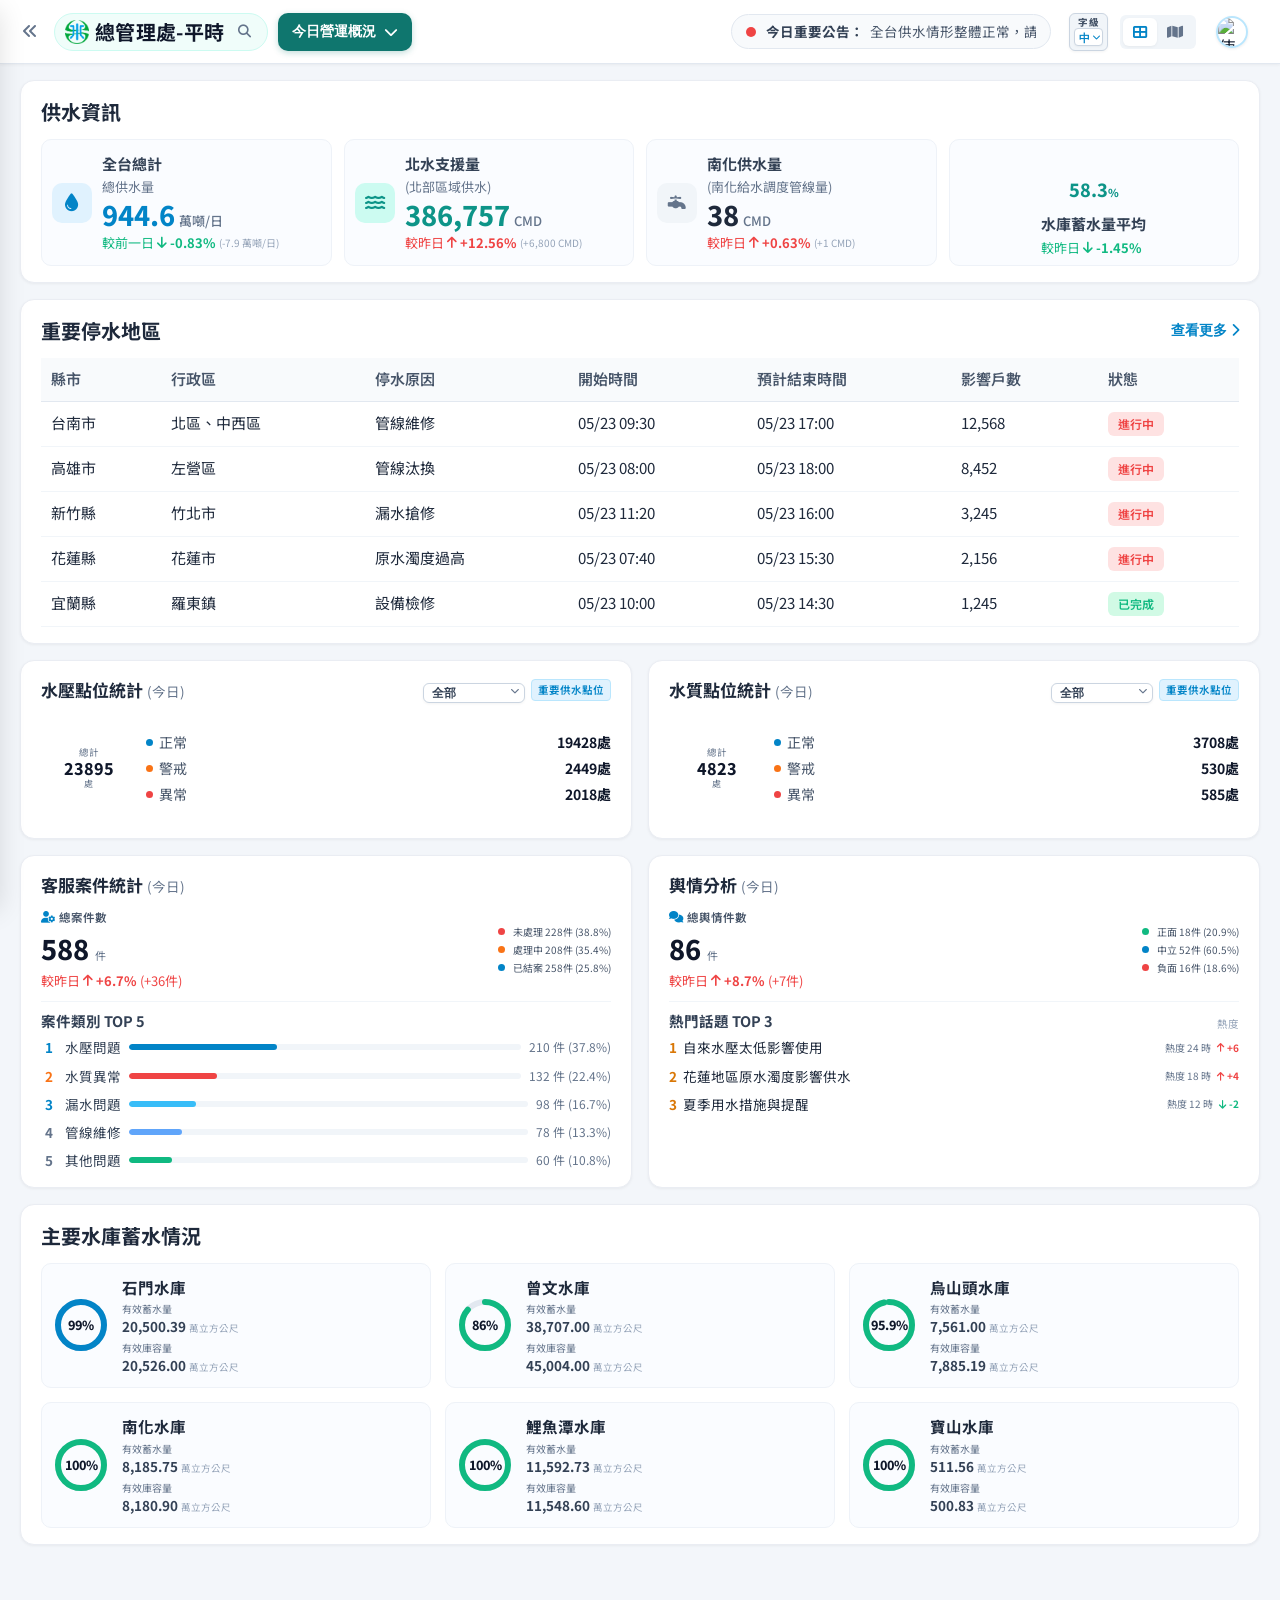
==== commit af5f0d17: "Feat: 窄版與極窄版頂部 Banner 字級控制器改為【字級】文字在上、下拉選項【小/中/大】在下之垂直緊湊佈局（Vertical Stack），完美適配窄版 Header 寬度預算" ====
--- a/index.html
+++ b/index.html
@@ -12,8 +12,8 @@
   <!-- Chart.js CDN -->
   <script src="https://cdn.jsdelivr.net/npm/chart.js"></script>
   <!-- 基礎共用與專屬樣式表 -->
-  <link rel="stylesheet" href="css/common.css?v=1788253777">
-  <link rel="stylesheet" href="css/dashboard.css?v=1788253777">
+  <link rel="stylesheet" href="css/common.css?v=1788254063">
+  <link rel="stylesheet" href="css/dashboard.css?v=1788254063">
 </head>
 <body class="layout-dashboard font-md">
 
@@ -990,6 +990,6 @@
     </div>
 
   <!-- 邏輯腳本載入 -->
-  <script src="js/main.js?v=1788253777"></script>
+  <script src="js/main.js?v=1788254063"></script>
 </body>
 </html>
--- a/css/common.css
+++ b/css/common.css
@@ -1636,132 +1636,68 @@
   }
 
   /* 截圖寬度斷點：字級切換為下拉式選單 */
+  /* 窄螢幕字級控制器：【字級】文字在上，下拉選項在下（垂直緊湊排列） */
+  .font-size-controller {
+    display: flex !important;
+    flex-direction: column !important;
+    align-items: center !important;
+    justify-content: center !important;
+    padding: 2px 4px !important;
+    gap: 1px !important;
+    background: #f1f5f9;
+    border: 1px solid #cbd5e1;
+    border-radius: 6px;
+    flex-shrink: 0;
+    min-width: 36px;
+    height: 38px;
+    box-sizing: border-box;
+  }
   .font-size-controller .fs-options {
     display: none !important;
   }
-
+  .font-size-controller .fs-label {
+    display: block !important;
+    font-size: 9.5px !important;
+    font-weight: 800 !important;
+    color: #475569 !important;
+    line-height: 1.1 !important;
+    margin: 0 !important;
+    padding: 0 !important;
+    text-align: center !important;
+    letter-spacing: 0.5px !important;
+    user-select: none;
+  }
   .font-size-controller .fs-select-wrap {
     display: inline-flex !important;
-  }
-
-  .font-size-controller {
-    padding: 3px 6px;
-    gap: 4px;
-    flex-shrink: 0;
-  }
-
-  /* 騰出空間：隱藏一般使用者與時間文字，完整保留並顯示登入使用者頭像/圖示 */
-  .header-right {
-    gap: 8px;
-    flex-shrink: 0;
-  }
-
-  .user-meta {
-    display: none !important;
-  }
-
-  .user-profile {
-    display: flex !important;
-    padding: 2px 4px;
-    flex-shrink: 0;
-  }
-
-  .avatar-box {
-    display: block !important;
-    width: 36px;
-    height: 36px;
-    flex-shrink: 0;
-  }
-}
-
-@media (max-width: 1100px) {
-  .header-center {
-    display: none !important;
-  }
-  .header-left {
-    gap: 8px;
-  }
-  .brand-title {
-    padding: 4px 10px;
-  }
-  .title-text {
-    font-size: 14.5px;
-  }
-  .primary-dropdown {
-    padding: 6px 10px;
-    font-size: 13.5px;
-  }
-  .header-right {
-    gap: 8px;
-  }
-}
-
-@media (max-width: 768px) {
-  .main-header {
-    padding: 0 8px;
-    gap: 6px;
-    height: 58px;
-  }
-  .header-left {
-    gap: 6px;
-    min-width: 0;
-    flex: 1;
-    overflow: visible;
-  }
-  .btn-sidebar-toggle {
-    width: 30px;
-    height: 30px;
-    font-size: 13px;
-    flex-shrink: 0;
-  }
-  .brand-title {
-    padding: 3px 6px;
-    gap: 4px;
-    flex: 1;
-    min-width: 0;
-    max-width: 50%;
-    flex-shrink: 1;
-    overflow: hidden;
-  }
-  .brand-logo-img {
-    width: 18px;
-    height: 18px;
-    flex-shrink: 0;
-  }
-  .title-text {
-    font-size: 12px;
-    min-width: 0;
-    overflow: hidden;
-    text-overflow: ellipsis;
-    white-space: nowrap;
-    flex: 1;
-  }
-  .primary-dropdown {
-    padding: 4px 8px;
-    font-size: 12px;
-    gap: 4px;
-    flex-shrink: 0;
-  }
-  .header-right {
-    gap: 6px;
-    flex-shrink: 0;
-    margin-left: auto;
-  }
-  .view-switch-group {
-    display: none !important;
-  }
-  .font-size-controller .fs-options {
-    display: none !important;
-  }
-  .font-size-controller .fs-select-wrap {
-    display: inline-flex !important;
-  }
-  .fs-label {
-    display: none !important;
-  }
-  .fs-select {
-    font-size: 11.5px;
-    padding: 2px 18px 2px 5px;
+    position: relative !important;
+    align-items: center !important;
+    width: 100% !important;
+  }
+  .font-size-controller .fs-select {
+    appearance: none;
+    -webkit-appearance: none;
+    background: #ffffff;
+    border: 1px solid #cbd5e1;
+    border-radius: 4px;
+    color: var(--primary-color, #0284c7);
+    font-size: 11px !important;
+    font-weight: 800 !important;
+    padding: 1px 12px 1px 4px !important;
+    height: 18px !important;
+    line-height: 16px !important;
+    width: 100% !important;
+    cursor: pointer;
+    text-align: center;
+    box-sizing: border-box;
+  }
+  .font-size-controller .fs-select-arrow {
+    position: absolute;
+    right: 2px;
+    top: 50%;
+    transform: translateY(-50%);
+    font-size: 8px !important;
+    color: var(--primary-color, #0284c7);
+    pointer-events: none;
   }
   .user-meta {
     display: none !important;
@@ -1831,9 +1767,19 @@
     font-size: 11px;
     gap: 3px;
   }
-  .fs-select {
-    font-size: 11px;
-    padding: 2px 14px 2px 4px;
+  .font-size-controller {
+    min-width: 34px !important;
+    padding: 1px 3px !important;
+    height: 36px !important;
+  }
+  .font-size-controller .fs-label {
+    font-size: 9px !important;
+  }
+  .font-size-controller .fs-select {
+    font-size: 10.5px !important;
+    padding: 1px 11px 1px 3px !important;
+    height: 17px !important;
+    line-height: 15px !important;
   }
   .avatar-box {
     width: 30px;
@@ -1844,7 +1790,10 @@
 /* 412px 以下超極窄手機視圖：隱藏字級選擇器，釋放空間予標題與選單 */
 @media (max-width: 412px) {
   .font-size-controller {
-    display: none !important;
+    display: flex !important;
+    min-width: 34px !important;
+    padding: 1px 3px !important;
+    height: 36px !important;
   }
   .main-header {
     padding: 0 6px;
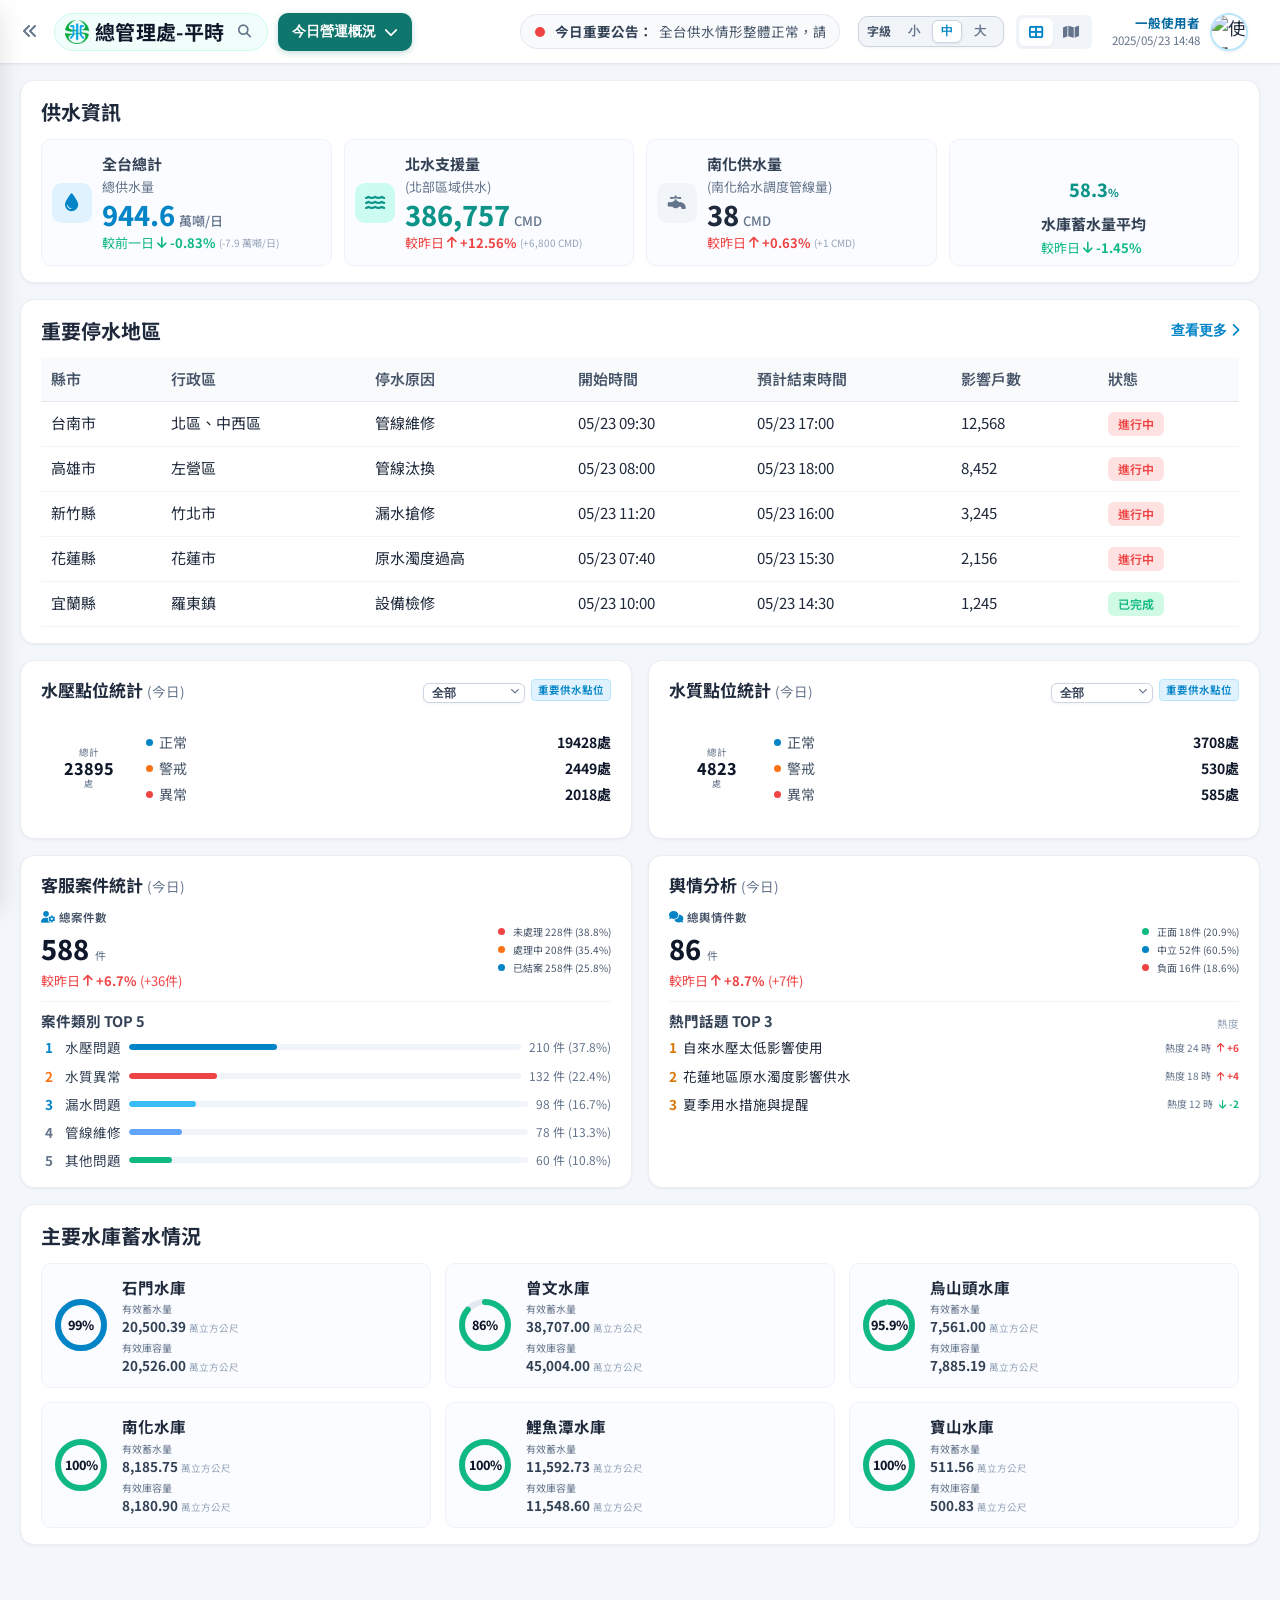
==== commit 8c7abd40: "Fix: 在平板與手機窄版（<= 992px、768px、480px、412px）頂部 Banner 完全隱藏中央公告跑馬燈（header-center）與兩個視圖切換按鈕（view-switch-g" ====
--- a/index.html
+++ b/index.html
@@ -12,8 +12,8 @@
   <!-- Chart.js CDN -->
   <script src="https://cdn.jsdelivr.net/npm/chart.js"></script>
   <!-- 基礎共用與專屬樣式表 -->
-  <link rel="stylesheet" href="css/common.css?v=1788254063">
-  <link rel="stylesheet" href="css/dashboard.css?v=1788254063">
+  <link rel="stylesheet" href="css/common.css?v=1788254305">
+  <link rel="stylesheet" href="css/dashboard.css?v=1788254305">
 </head>
 <body class="layout-dashboard font-md">
 
@@ -990,6 +990,6 @@
     </div>
 
   <!-- 邏輯腳本載入 -->
-  <script src="js/main.js?v=1788254063"></script>
+  <script src="js/main.js?v=1788254305"></script>
 </body>
 </html>
--- a/css/common.css
+++ b/css/common.css
@@ -1634,8 +1634,33 @@
     text-overflow: ellipsis;
     white-space: nowrap;
   }
-
-  /* 截圖寬度斷點：字級切換為下拉式選單 */
+}
+
+/* ==========================================================================
+   平板與手機窄版 (<= 992px) 頂部 Banner 優化：隱藏中央跑馬公告與視圖切換雙按鈕
+   ========================================================================== */
+@media (max-width: 992px) {
+  .header-center {
+    display: none !important;
+  }
+
+  .view-switch-group {
+    display: none !important;
+  }
+
+  .header-left {
+    gap: 8px;
+    min-width: 0;
+    flex: 1;
+    overflow: visible;
+  }
+
+  .header-right {
+    gap: 8px;
+    flex-shrink: 0;
+    margin-left: auto;
+  }
+
   /* 窄螢幕字級控制器：【字級】文字在上，下拉選項在下（垂直緊湊排列） */
   .font-size-controller {
     display: flex !important;
@@ -1742,6 +1767,65 @@
   }
 }
 
+@media (max-width: 768px) {
+  .main-header {
+    padding: 0 8px;
+    gap: 6px;
+    height: 58px;
+  }
+  .header-left {
+    gap: 6px;
+    min-width: 0;
+    flex: 1;
+    overflow: visible;
+  }
+  .btn-sidebar-toggle {
+    width: 30px;
+    height: 30px;
+    font-size: 13px;
+    flex-shrink: 0;
+  }
+  .brand-title {
+    padding: 3px 6px;
+    gap: 4px;
+    flex: 1;
+    min-width: 0;
+    max-width: 50%;
+    flex-shrink: 1;
+    overflow: hidden;
+  }
+  .brand-logo-img {
+    width: 18px;
+    height: 18px;
+    flex-shrink: 0;
+  }
+  .title-text {
+    font-size: 12px;
+    min-width: 0;
+    overflow: hidden;
+    text-overflow: ellipsis;
+    white-space: nowrap;
+    flex: 1;
+  }
+  .primary-dropdown {
+    padding: 4px 8px;
+    font-size: 12px;
+    gap: 4px;
+    flex-shrink: 0;
+  }
+  .header-right {
+    gap: 6px;
+    flex-shrink: 0;
+    margin-left: auto;
+  }
+  .header-center {
+    display: none !important;
+  }
+  .view-switch-group {
+    display: none !important;
+  }
+}
+
 /* 極窄手機螢幕 (<= 480px，如 iPhone 375px~430px) */
 @media (max-width: 480px) {
   .main-header {
@@ -1749,6 +1833,12 @@
     gap: 4px;
     height: 54px;
   }
+  .header-center {
+    display: none !important;
+  }
+  .view-switch-group {
+    display: none !important;
+  }
   .btn-sidebar-toggle {
     width: 28px;
     height: 28px;
@@ -1787,8 +1877,14 @@
   }
 }
 
-/* 412px 以下超極窄手機視圖：隱藏字級選擇器，釋放空間予標題與選單 */
+/* 412px 以下超極窄手機視圖 */
 @media (max-width: 412px) {
+  .header-center {
+    display: none !important;
+  }
+  .view-switch-group {
+    display: none !important;
+  }
   .font-size-controller {
     display: flex !important;
     min-width: 34px !important;
